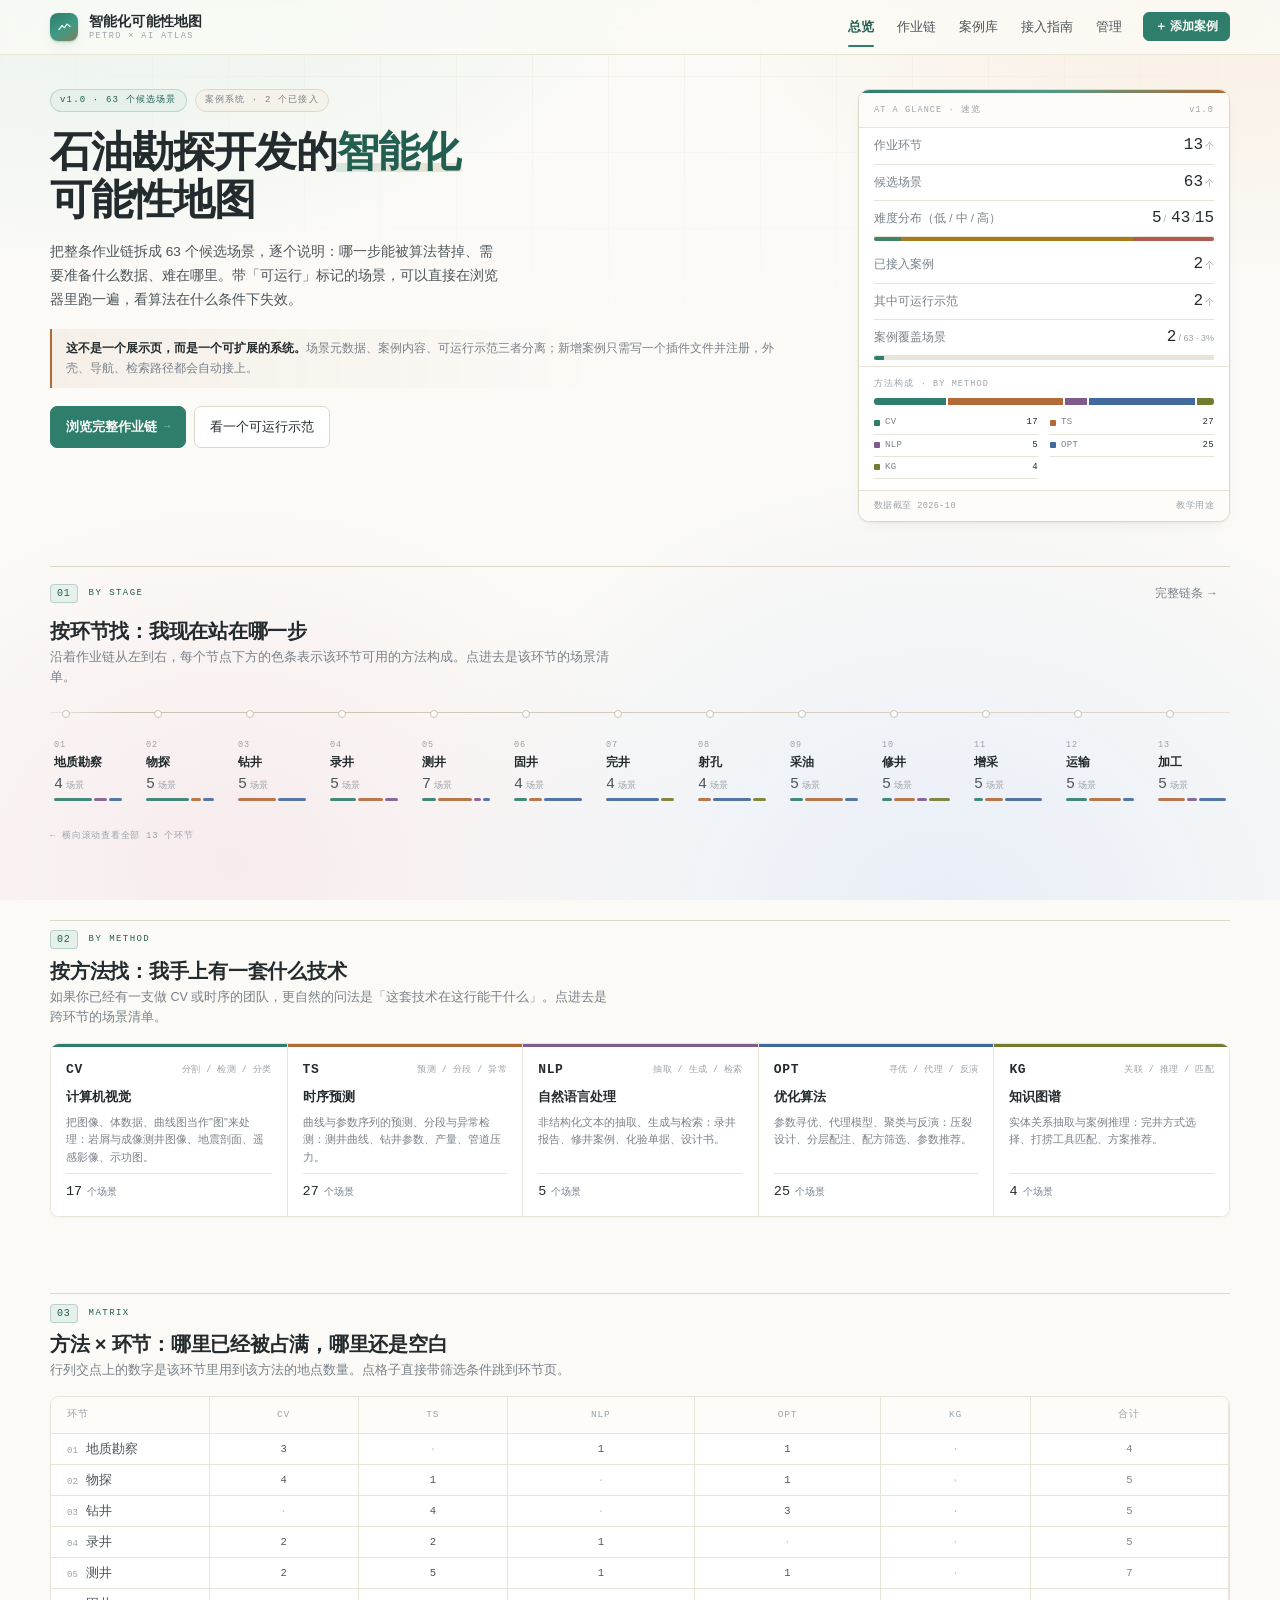
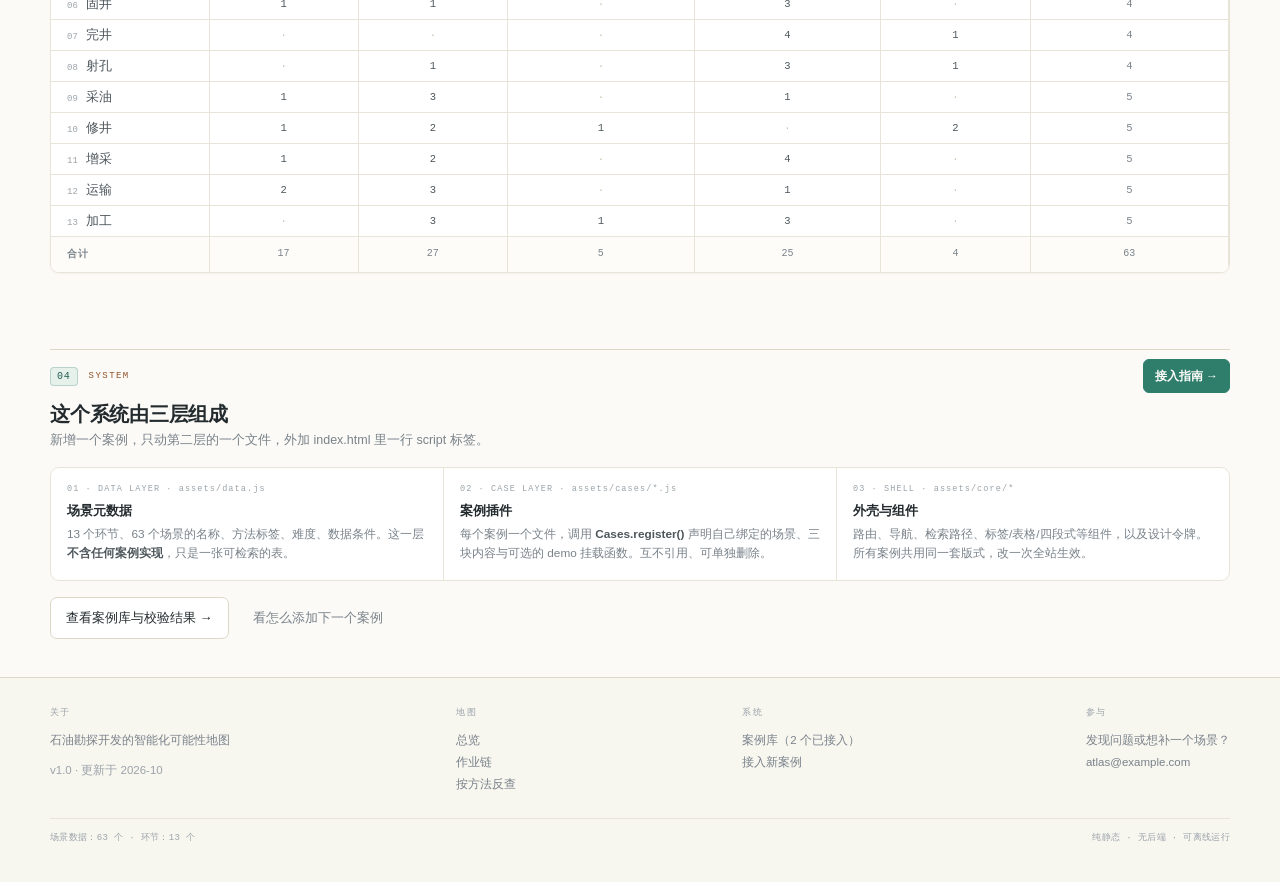
==== index.html @ 3a5d4cb3 "站点迁到仓库根目录，可直接 GitHub Pages 从 /(root) 部署 - 整站从 site/ 上移到仓库根：index.html、assets/、docs/、firstbreak-pick-" ====
<!DOCTYPE html>
<html lang="zh-CN">
<head>
<meta charset="UTF-8">
<meta name="viewport" content="width=device-width, initial-scale=1">
<title>石油勘探开发的智能化可能性地图</title>
<meta name="description" content="按石油作业链条逐环节展示可被深度学习改造的候选场景，标注 AI 介入点、数据条件与难度等级；带可运行的案例示范。">

<link rel="stylesheet" href="assets/core/tokens.css?v=20261022i">
<link rel="stylesheet" href="assets/core/layout.css?v=20261022i">
<link rel="stylesheet" href="assets/core/ui.css?v=20261022i">
</head>
<body>

<div id="view">
  <main class="wrap" style="padding:120px 0">
    <div class="empty"><b>正在加载</b>如果这行字一直不消失，说明脚本没有正确执行，
    请检查浏览器控制台。</div>
  </main>
</div>

<noscript>
  <div class="wrap" style="padding:80px 0">
    <div class="empty"><b>需要启用 JavaScript</b>本站是纯前端渲染的，所有页面由本地脚本生成。</div>
  </div>
</noscript>

<!-- =========================================================
     脚本加载顺序（改这里之前先读 docs/如何添加新案例.md）
     1. data.js         场景元数据
     2. registry.js     案例注册表
     3. kit.js          渲染工具箱
     4. cases/*         案例插件 —— 新增案例加在这一段
     5. case-demo-host  示范宿主（整页 iframe / 模块 Shadow DOM）
     6. case-upload     案例包导入（读 localStorage，必须在 shell 前）
     7. shell.js        外壳，必须最后
     ========================================================= -->
<script src="assets/data.js?v=20261022i"></script>
<script src="assets/core/registry.js?v=20261022i"></script>
<script src="assets/core/kit.js?v=20261022i"></script>

<script src="assets/cases/welllog-layer.case.js?v=20261022i"></script>
<script src="assets/cases/welllog-layer.demo.js?v=20261022i"></script>







<!-- CASE-AUTOGEN:BEGIN -->
<script src="assets/cases/w2-reservoir-param.case.js?v=20261023"></script>
<script src="assets/cases/w2-reservoir-param.demo.js?v=20261023"></script>
<!-- CASE-AUTOGEN:END -->

<!-- ↑ 新案例加在这里：<script src="assets/cases/你的案例.case.js"></script> -->

<!-- 上传的案例包（localStorage）在这里恢复注册，必须在 shell.js 之前 -->
<script src="assets/core/case-demo-host.js?v=20261022i"></script>
<script src="assets/core/case-upload.js?v=20261022i"></script>

<script src="assets/core/admin.js?v=20261022i"></script>

<script src="assets/core/shell.js?v=20261022i"></script>

</body>
</html>
---- assets/core/tokens.css ----
/* =========================================================
   设计令牌 Design Tokens
   风格：暖白纸面 + 低饱和彩色分区
   规则：所有颜色只在这里定义，案例与组件不得写死色值
   ========================================================= */

:root{
  /* ---------- 画布 ---------- */
  --paper:      #fbfaf6;   /* 主背景，暖白 */
  --paper-2:    #f5f2ea;   /* 次级底板 */
  --paper-3:    #efece1;   /* 三级底板 */
  --card:       #ffffff;   /* 卡片 */
  --card-soft:  #fdfcf9;   /* 卡片内嵌区 */

  /* ---------- 描边 ---------- */
  --line:       #e9e4d8;
  --line-2:     #ddd7c8;
  --line-3:     #c9c2b0;

  /* ---------- 墨色（文字） ---------- */
  --ink:        #242b2e;
  --ink-2:      #4d565b;
  --ink-3:      #79828a;
  --ink-4:      #9ba3a9;
  --ink-inv:    #fdfcf9;

  /* ---------- 主强调 ---------- */
  --jade:       #2f7d6b;
  --jade-d:     #235f51;
  --jade-l:     #e6f1ec;
  --clay:       #b26a39;
  --clay-d:     #8e5229;
  --clay-l:     #f8ecdf;

  /* ---------- 五类方法色（中饱和，白底可读） ---------- */
  --c-cv:       #2f7d6b;   /* 计算机视觉 */
  --c-ts:       #b26a39;   /* 时序预测 */
  --c-nlp:      #7e5a8d;   /* 自然语言处理 */
  --c-opt:      #41699b;   /* 优化算法 */
  --c-kg:       #767a2e;   /* 知识图谱 */

  --bg-cv:      #e6f1ec;
  --bg-ts:      #f8ecdf;
  --bg-nlp:     #efe9f4;
  --bg-opt:     #e7eef9;
  --bg-kg:      #f1f1dd;

  /* ---------- 语义色 ---------- */
  --ok:         #3f8560;
  --ok-bg:      #e7f3ea;
  --warn:       #a97a1c;
  --warn-bg:    #f9efd7;
  --bad:        #b05a51;
  --bad-bg:     #f9e9e5;

  /* ---------- 圆角与阴影 ---------- */
  --r-s: 5px;
  --r-m: 9px;
  --r-l: 14px;
  --r-xl: 20px;

  --sh-1: 0 1px 2px rgba(48,44,30,.045);
  --sh-2: 0 1px 2px rgba(48,44,30,.05), 0 6px 18px -10px rgba(48,44,30,.14);
  --sh-3: 0 2px 4px rgba(48,44,30,.05), 0 14px 34px -16px rgba(48,44,30,.20);

  /* ---------- 字体 ---------- */
  --mono: 'JetBrains Mono','SFMono-Regular','Cascadia Mono',Consolas,'Liberation Mono',monospace;
  --sans: 'Inter',-apple-system,BlinkMacSystemFont,'Segoe UI Variable','Segoe UI',
          'PingFang SC','Hiragino Sans GB','Microsoft YaHei UI','Microsoft YaHei',sans-serif;

  /* ---------- 布局 ---------- */
  --nav-h: 54px;
  --maxw: 1180px;
  --sp-1: 6px;  --sp-2: 10px;  --sp-3: 14px;
  --sp-4: 20px; --sp-5: 28px;  --sp-6: 40px;
}

/* =========================================================
   Reset
   ========================================================= */
*{box-sizing:border-box;margin:0;padding:0}
html{scroll-behavior:smooth;-webkit-text-size-adjust:100%}
body{
  font-family:var(--sans);
  font-size:14px;
  line-height:1.68;
  color:var(--ink);
  background:var(--paper);
  -webkit-font-smoothing:antialiased;
  -moz-osx-font-smoothing:grayscale;
  overflow-x:hidden;
}

/* 背景：四处低饱和色晕，制造“纸面有光”的感觉，不做暗色 */
body::before{
  content:'';
  position:fixed;inset:0;z-index:-2;
  background:
    radial-gradient(1000px 620px at 6% -12%,  #e5f1eb 0%, rgba(229,241,235,0) 62%),
    radial-gradient(880px 560px at 96% -6%,   #f9ecdf 0%, rgba(249,236,223,0) 60%),
    radial-gradient(900px 760px at 74% 102%,  #e8eef8 0%, rgba(232,238,248,0) 62%),
    radial-gradient(760px 620px at 18% 96%,   #f7ebee 0%, rgba(247,235,238,0) 60%),
    var(--paper);
}
/* 极淡网格，只在上半页可见 */
body::after{
  content:'';
  position:fixed;inset:0;z-index:-1;pointer-events:none;
  background-image:
    linear-gradient(to right, rgba(80,74,55,.055) 1px, transparent 1px),
    linear-gradient(to bottom, rgba(80,74,55,.055) 1px, transparent 1px);
  background-size:76px 76px;
  mask-image:radial-gradient(ellipse 70% 46% at 50% 0%, #000 0%, transparent 82%);
  -webkit-mask-image:radial-gradient(ellipse 70% 46% at 50% 0%, #000 0%, transparent 82%);
}

a{color:inherit;text-decoration:none}
button{font-family:inherit;font-size:inherit;color:inherit;background:none;border:none;cursor:pointer}
input,select,textarea{font-family:inherit;font-size:inherit}
img,svg{max-width:100%}
::selection{background:rgba(47,125,107,.20);color:var(--ink)}

::-webkit-scrollbar{width:11px;height:11px}
::-webkit-scrollbar-track{background:var(--paper-2)}
::-webkit-scrollbar-thumb{background:var(--line-2);border-radius:6px;border:3px solid var(--paper-2)}
::-webkit-scrollbar-thumb:hover{background:var(--line-3)}

:focus-visible{outline:2px solid var(--jade);outline-offset:2px;border-radius:3px}

/* =========================================================
   排版基元
   ========================================================= */
h1,h2,h3,h4,h5{font-weight:650;letter-spacing:-.005em;line-height:1.3;color:var(--ink)}
p{color:var(--ink-2)}
b,strong{font-weight:650;color:var(--ink)}

.wrap{width:min(var(--maxw),calc(100% - 48px));margin:0 auto}
.mono{font-family:var(--mono);font-variant-numeric:tabular-nums}

.kicker{
  font-family:var(--mono);font-size:10px;letter-spacing:.2em;text-transform:uppercase;
  color:var(--jade-d);display:inline-flex;align-items:center;gap:9px;
}
.kicker::before{content:'';width:20px;height:1.5px;background:currentColor;opacity:.55;border-radius:2px}
.kicker.plain::before{display:none}
.kicker.clay{color:var(--clay-d)}

.eyebrow{
  font-family:var(--mono);font-size:10px;letter-spacing:.18em;text-transform:uppercase;color:var(--ink-4);
}

.lede{font-size:13.5px;line-height:1.8;color:var(--ink-2)}

/* 工具类 */
.muted{color:var(--ink-3)}
.small{font-size:12px}
.nowrap{white-space:nowrap}
.hr{height:1px;background:var(--line);border:0;margin:0}
.stack{display:flex;flex-direction:column}
.row{display:flex;align-items:center}

/* 动效：轻微上浮，不做夸张动画 */
@keyframes rise{from{opacity:0;transform:translateY(8px)}to{opacity:1;transform:none}}
.rise{animation:rise .42s cubic-bezier(.2,.7,.3,1) both}
.d1{animation-delay:.03s}.d2{animation-delay:.06s}.d3{animation-delay:.09s}.d4{animation-delay:.12s}.d5{animation-delay:.15s}

@media (prefers-reduced-motion:reduce){
  *{animation:none!important;transition:none!important;scroll-behavior:auto!important}
}
---- assets/core/layout.css ----
/* =========================================================
   布局层：导航 / 页头 / 章节 / 链条 / 页脚
   ========================================================= */

/* ---------------- 顶部导航 ---------------- */
.hdr{
  position:sticky;top:0;z-index:60;
  background:rgba(251,250,246,.82);
  backdrop-filter:blur(16px) saturate(150%);
  -webkit-backdrop-filter:blur(16px) saturate(150%);
  border-bottom:1px solid var(--line);
}
.hdr-in{
  width:min(var(--maxw),calc(100% - 44px));margin:0 auto;
  height:var(--nav-h);display:flex;align-items:center;gap:24px;
}
.brand{display:flex;align-items:center;gap:11px;flex-shrink:0}
.brand-mark{
  width:28px;height:28px;border-radius:8px;
  background:linear-gradient(148deg,var(--jade) 0%, #3f9a83 55%, var(--clay) 140%);
  display:grid;place-items:center;flex-shrink:0;
  box-shadow:0 1px 2px rgba(47,125,107,.28), 0 6px 14px -8px rgba(47,125,107,.5);
}
.brand-mark svg{display:block}
.brand-txt{display:flex;flex-direction:column;line-height:1.15}
.brand-txt b{font-size:14px;font-weight:650;letter-spacing:.01em;color:var(--ink)}
.brand-txt span{
  font-family:var(--mono);font-size:8.5px;letter-spacing:.17em;color:var(--ink-4);
  text-transform:uppercase;margin-top:3px;
}

.nav{display:flex;align-items:center;gap:1px;margin-left:auto}
.nav a{
  position:relative;padding:7px 11px;border-radius:6px;font-size:13px;color:var(--ink-2);
  transition:color .16s,background .16s;white-space:nowrap;
}
.nav a:hover{color:var(--ink);background:rgba(47,125,107,.07)}
.nav a.on{color:var(--jade-d);font-weight:600}
.nav a.on::after{
  content:'';position:absolute;left:11px;right:11px;bottom:-2px;height:2px;
  background:var(--jade);border-radius:2px;
}
.nav .nav-sep{width:1px;height:16px;background:var(--line-2);margin:0 8px}

/* ---------------- 章节 ---------------- */
.section{padding:38px 0}
.section.tight{padding:26px 0}
.section + .section{border-top:0}
/* 章节头：标高尺 + 编号徽标 + 全宽标题，像技术文档的章节分隔 */
.sec-head{border-top:1px solid var(--line-2);padding-top:9px;margin-bottom:16px}
.sec-rail{display:flex;align-items:center;gap:11px;margin-bottom:8px;min-height:20px}
.sec-num{
  font-family:var(--mono);font-size:10px;letter-spacing:.08em;color:var(--jade-d);
  padding:1px 6px;border:1px solid rgba(47,125,107,.26);border-radius:4px;
  background:var(--jade-l);line-height:1.5;
}
.sec-rail .kicker::before{display:none}
.sec-rail .kicker{font-size:9px;letter-spacing:.16em}
.sec-rail .r{margin-left:auto;display:flex;align-items:center;gap:8px}
.sec-head h2{font-size:clamp(17px,1.75vw,20px);letter-spacing:-.012em}
.sec-head p{color:var(--ink-3);font-size:12.5px;max-width:82ch;margin-top:3px;line-height:1.62}

/* ---------------- HERO ---------------- */
.hero{padding:34px 0 0;position:relative}
.hero-grid{
  display:grid;grid-template-columns:minmax(0,1fr) 372px;
  gap:52px;align-items:start;padding-bottom:6px;
}
.hero-main{min-width:0}
.hero-top{display:flex;align-items:center;gap:8px;margin-bottom:16px;flex-wrap:wrap}
.hero-badge{
  font-family:var(--mono);font-size:9px;letter-spacing:.13em;color:var(--jade-d);
  background:var(--jade-l);border:1px solid rgba(47,125,107,.22);
  padding:3px 9px;border-radius:100px;
}
.hero-badge.alt{background:var(--paper-2);border-color:var(--line-2);color:var(--ink-3)}

.hero h1{
  font-size:clamp(28px,3.3vw,42px);
  line-height:1.14;font-weight:680;letter-spacing:-.024em;
  max-width:20ch;
}
.hero h1 em{
  font-style:normal;position:relative;white-space:nowrap;
  color:var(--jade-d);
}
.hero h1 em::after{
  content:'';position:absolute;left:-2px;right:-2px;bottom:.08em;height:.2em;
  background:linear-gradient(90deg, rgba(47,125,107,.16), rgba(178,106,57,.16));
  border-radius:3px;z-index:-1;
}
.hero-lead{
  margin-top:16px;max-width:60ch;font-size:13.5px;
  color:var(--ink-2);line-height:1.8;
}
.hero-note{
  margin-top:16px;display:flex;gap:11px;align-items:flex-start;
  padding:10px 14px;border-left:2.5px solid var(--clay);
  background:linear-gradient(90deg, rgba(178,106,57,.07), rgba(178,106,57,0) 72%);
  border-radius:0 7px 7px 0;max-width:none;
}
.hero-note b{color:var(--ink);font-weight:650}
.hero-note p{font-size:12px;color:var(--ink-3);line-height:1.65}
.hero-acts{display:flex;gap:8px;margin-top:18px;flex-wrap:wrap}

/* 速览面板 */
.spec{
  border:1px solid var(--line-2);border-radius:11px;background:var(--card);
  box-shadow:var(--sh-2);overflow:hidden;position:relative;
}
.spec::before{
  content:'';position:absolute;left:0;top:0;right:0;height:3px;
  background:linear-gradient(90deg,var(--jade) 0%, #4f9a86 52%, var(--clay) 100%);
}
.spec-h{
  display:flex;align-items:center;justify-content:space-between;gap:10px;
  padding:10px 15px;border-bottom:1px solid var(--line);background:var(--card-soft);
  font-size:8.5px;letter-spacing:.13em;color:var(--ink-4);margin-top:3px;
}
.spec-body{padding:0 15px}
.spec-row{
  display:flex;align-items:baseline;justify-content:space-between;gap:12px;
  padding:8px 0;border-bottom:1px solid var(--line);
}
.spec-body:last-of-type .spec-row:last-child{border-bottom:0}
.spec-row .k{font-size:11.5px;color:var(--ink-3)}
.spec-row .v{font-family:var(--mono);font-size:16px;color:var(--ink);line-height:1;white-space:nowrap}
.spec-row .v small{font-size:9px;color:var(--ink-4);margin:0 5px 0 2px;font-family:var(--sans);letter-spacing:0}
.spec-row .v small:last-child{margin-right:0}
.spec-bar{display:flex;height:4px;margin:0 15px 6px;border-radius:2px;overflow:hidden;background:var(--line)}
.spec-bar i{display:block;height:100%}
.spec-sub{padding:9px 15px 0;border-top:1px solid var(--line);font-size:8.5px;letter-spacing:.13em;color:var(--ink-4)}
.comp{padding:7px 15px 0}
.comp-bar{display:flex;height:7px;border-radius:3px;overflow:hidden;gap:2px}
.comp-bar i{display:block;height:100%}
.comp-legend{display:grid;grid-template-columns:1fr 1fr;gap:0 12px;margin-top:7px}
.comp-legend a{
  display:flex;align-items:center;gap:5px;padding:3px 0;
  font-family:var(--mono);font-size:9px;color:var(--ink-3);letter-spacing:.04em;
  border-bottom:1px solid var(--line);transition:color .15s;
}
.comp-legend a:hover{color:var(--jade-d)}
.comp-legend i{width:6px;height:6px;border-radius:1px;display:block;flex-shrink:0}
.comp-legend b{margin-left:auto;color:var(--ink);font-weight:500}
.spec-f{
  display:flex;justify-content:space-between;gap:10px;margin-top:11px;
  padding:8px 15px;border-top:1px solid var(--line);background:var(--card-soft);
  font-family:var(--mono);font-size:8.5px;letter-spacing:.05em;color:var(--ink-4);
}

/* ---------------- 链条 ---------------- */
.chain-wrap{position:relative}
.chain-scroll{overflow-x:auto;padding:0 0 8px;margin:0 -6px}
.chain-scroll::-webkit-scrollbar{height:6px}
.chain{
  display:grid;grid-template-columns:repeat(13,minmax(80px,1fr));
  gap:4px;position:relative;padding-top:22px;min-width:1020px;
}
.chain::before{
  content:'';position:absolute;left:6px;right:6px;top:8px;height:1px;
  background:linear-gradient(90deg,rgba(47,125,107,.10),var(--line-3) 6%,var(--line-2) 94%,rgba(178,106,57,.16));
}
.step{
  position:relative;display:block;padding:11px 9px 10px;border-radius:8px;
  border:1px solid transparent;transition:background .18s,border-color .18s,box-shadow .18s,transform .18s;
}
.step::before{
  content:'';position:absolute;top:-17px;left:17px;width:6px;height:6px;border-radius:50%;
  background:var(--card);border:1.5px solid var(--line-3);transition:all .18s;
}
.step:hover{background:var(--card);border-color:var(--line);box-shadow:var(--sh-2);transform:translateY(-2px)}
.step:hover::before{background:var(--jade);border-color:var(--jade);box-shadow:0 0 0 4px rgba(47,125,107,.13)}
.step-idx{font-family:var(--mono);font-size:8.5px;color:var(--ink-4);letter-spacing:.1em}
.step-name{font-size:12px;margin-top:3px;letter-spacing:.01em;line-height:1.3;font-weight:600;color:var(--ink)}
.step-n{font-family:var(--mono);font-size:15px;color:var(--ink-2);margin-top:6px;line-height:1}
.step-n span{font-size:8.5px;color:var(--ink-4);margin-left:3px;font-family:var(--sans)}
.step-bar{display:flex;gap:2px;margin-top:6px;height:3px}
.step-bar i{flex:1;border-radius:2px;background:var(--c,var(--line-2));opacity:.9;min-width:2px}
.step-bar i.empty{background:var(--line-2);opacity:1}

.chain-hint{
  display:flex;align-items:center;gap:8px;margin-top:9px;
  font-family:var(--mono);font-size:9px;letter-spacing:.08em;color:var(--ink-4);
}

/* ---------------- 页脚 ---------------- */
.ftr{border-top:1px solid var(--line-2);padding:30px 0 36px;margin-top:0;background:rgba(245,242,234,.55)}
.ftr-in{display:flex;justify-content:space-between;gap:40px;flex-wrap:wrap}
.ftr-col h5{
  font-family:var(--mono);font-size:9px;letter-spacing:.16em;text-transform:uppercase;
  color:var(--ink-4);margin-bottom:11px;font-weight:400;
}
.ftr-col p,.ftr-col a{font-size:11.5px;color:var(--ink-3);display:block;line-height:1.9}
.ftr-col a:hover{color:var(--jade-d)}
.ftr-bot{
  margin-top:22px;padding-top:12px;border-top:1px solid var(--line);
  display:flex;justify-content:space-between;gap:20px;flex-wrap:wrap;
  font-family:var(--mono);font-size:9px;letter-spacing:.04em;color:var(--ink-4);
}

/* ---------------- 面包屑 ---------------- */
.crumb{display:flex;align-items:center;gap:7px;font-size:11px;color:var(--ink-4);padding:14px 0 0;flex-wrap:wrap}
.crumb a{color:var(--ink-3);transition:color .16s}
.crumb a:hover{color:var(--jade-d)}
.crumb .sep{color:var(--line-3)}
.crumb .cur{color:var(--ink-2)}

/* ---------------- 页头 ---------------- */
.page-head{padding:14px 0 18px}
.ph-top{display:flex;align-items:flex-start;justify-content:space-between;gap:26px;flex-wrap:wrap}
.ph-idx{font-family:var(--mono);font-size:9.5px;letter-spacing:.15em;color:var(--ink-4);margin-bottom:7px}
.ph-idx b{color:var(--jade);font-weight:500}
.page-head h1{font-size:clamp(22px,2.6vw,30px);letter-spacing:-.016em;line-height:1.2}
.page-head h1 .en{
  display:block;font-family:var(--mono);font-size:9.5px;letter-spacing:.16em;
  color:var(--ink-4);text-transform:uppercase;margin-top:7px;font-weight:400;
}
.page-head .blurb{margin-top:10px;max-width:70ch;color:var(--ink-2);font-size:12.8px;line-height:1.75}
.ph-stat{display:flex;gap:22px;flex-shrink:0;padding-top:6px}
.ph-stat div{text-align:right}
.ph-stat .n{font-family:var(--mono);font-size:20px;line-height:1;color:var(--ink)}
.ph-stat .l{font-size:10px;color:var(--ink-4);margin-top:5px;letter-spacing:.05em}

/* ---------------- 响应式 ---------------- */
@media (max-width:1080px){
  .hero-grid{grid-template-columns:minmax(0,1fr);gap:26px}
  .hero h1{max-width:none}
  .spec{max-width:520px}
}
@media (max-width:760px){
  .wrap,.hdr-in{width:calc(100% - 32px)}
  .section{padding:30px 0}
  .hero{padding:24px 0 0}
  .hero h1{max-width:none}
  .nav a:not(.nav-keep){display:none}
  .nav .nav-sep{display:none}
  .sec-head{flex-direction:column;align-items:flex-start;gap:8px}
  .ftr-in{gap:26px}
}
---- assets/core/ui.css ----
/* =========================================================
   组件层：标签 / 卡片 / 表格 / 四段式 / 流程 / 示范 / 控制台
   ========================================================= */

/* ---------------- 标签 ---------------- */
.tag{
  display:inline-flex;align-items:center;gap:6px;
  font-family:var(--mono);font-size:10.5px;letter-spacing:.05em;
  padding:3px 8px;border-radius:5px;border:1px solid var(--line-2);
  color:var(--ink-3);background:var(--card-soft);white-space:nowrap;
}
.tag .dot{width:5px;height:5px;border-radius:50%;background:currentColor;flex-shrink:0}

.mtag{
  display:inline-flex;align-items:center;gap:5px;
  font-family:var(--mono);font-size:10.5px;letter-spacing:.04em;
  padding:2px 7px;border-radius:5px;
  color:var(--mc,var(--ink-3));
  border:1px solid color-mix(in srgb, var(--mc,var(--line-3)) 26%, transparent);
  background:color-mix(in srgb, var(--mc,var(--line-3)) 8%, var(--card));
  white-space:nowrap;
}
.mtag b{font-weight:600}
.mtag[data-m="cv"]{--mc:var(--c-cv)}
.mtag[data-m="ts"]{--mc:var(--c-ts)}
.mtag[data-m="nlp"]{--mc:var(--c-nlp)}
.mtag[data-m="opt"]{--mc:var(--c-opt)}
.mtag[data-m="kg"]{--mc:var(--c-kg)}

.dtag{
  display:inline-flex;align-items:center;gap:5px;
  font-family:var(--mono);font-size:10.5px;letter-spacing:.04em;
  padding:2px 8px;border-radius:5px;border:1px solid;
}
.dtag[data-d="低"]{color:var(--ok);border-color:rgba(63,133,96,.28);background:var(--ok-bg)}
.dtag[data-d="中"]{color:var(--warn);border-color:rgba(169,122,28,.28);background:var(--warn-bg)}
.dtag[data-d="高"]{color:var(--bad);border-color:rgba(176,90,81,.28);background:var(--bad-bg)}
.dtag::before{content:'';width:4px;height:4px;border-radius:50%;background:currentColor}

.badge-ready{
  display:inline-flex;align-items:center;gap:5px;
  font-family:var(--mono);font-size:9.5px;letter-spacing:.1em;
  padding:3px 8px;border-radius:4px;font-weight:600;
  color:var(--jade-d);background:var(--jade-l);border:1px solid rgba(47,125,107,.22);
}
.badge-ready::before{content:'';width:5px;height:5px;border-radius:50%;background:var(--jade)}
.badge-draft{
  display:inline-flex;align-items:center;gap:5px;
  font-family:var(--mono);font-size:9.5px;letter-spacing:.1em;
  padding:3px 8px;border-radius:4px;
  color:var(--warn);background:var(--warn-bg);border:1px solid rgba(169,122,28,.24);
}
.badge-wip{
  font-family:var(--mono);font-size:9.5px;letter-spacing:.1em;
  padding:3px 8px;border-radius:4px;color:var(--ink-3);
  background:var(--paper-2);border:1px dashed var(--line-2);
}

/* ---------------- 按钮 ---------------- */
.btn{
  display:inline-flex;align-items:center;justify-content:center;gap:7px;
  padding:9px 15px;border-radius:7px;font-size:13px;font-weight:500;
  border:1px solid var(--line-2);color:var(--ink);
  background:var(--card);
  transition:background .16s,border-color .16s,box-shadow .16s,transform .16s;
  cursor:pointer;white-space:nowrap;
}
.btn:hover{background:var(--card-soft);border-color:var(--line-3);box-shadow:var(--sh-1)}
.btn:active{transform:translateY(1px)}
.btn.primary{background:var(--jade);border-color:var(--jade);color:var(--ink-inv);font-weight:600}
.btn.primary:hover{background:var(--jade-d);border-color:var(--jade-d);box-shadow:0 4px 12px -4px rgba(47,125,107,.45)}
.btn.clay{background:var(--clay);border-color:var(--clay);color:#fff}
.btn.clay:hover{background:var(--clay-d);border-color:var(--clay-d)}
.btn.ghost{border-color:transparent;background:transparent;color:var(--ink-3)}
.btn.ghost:hover{color:var(--ink);background:rgba(80,74,55,.06);box-shadow:none}
.btn.sm{padding:6px 11px;font-size:12px;border-radius:6px}
.btn .ar{font-family:var(--mono);font-size:10px;opacity:.55}

/* ---------------- 卡片 ---------------- */
.card{
  border:1px solid var(--line);border-radius:var(--r-m);
  background:var(--card);box-shadow:var(--sh-1);
}
.card-pad{padding:16px 18px}

/* 方法面板：五格一体式，靠细线分隔，不再用浮起的卡片 */
.methods{
  display:grid;grid-template-columns:repeat(5,1fr);
  border:1px solid var(--line);border-radius:var(--r-m);overflow:hidden;
  background:var(--card);box-shadow:var(--sh-1);
}
.mcard{
  display:flex;flex-direction:column;gap:6px;position:relative;overflow:hidden;
  padding:15px 15px 13px;border:0;border-left:1px solid var(--line);border-radius:0;
  background:var(--card);box-shadow:none;
  transition:background .16s;
}
.mcard:first-child{border-left:0}
.mcard::before{
  content:'';position:absolute;left:0;top:0;right:0;height:3px;background:var(--mc);
  opacity:1;
}
.mcard:hover{background:var(--card-soft)}
.mcard .abbr{
  font-family:var(--mono);font-size:10.5px;letter-spacing:.13em;color:var(--mc);
  display:flex;align-items:center;justify-content:space-between;
}
.mcard .abbr b{font-size:13px;font-weight:650;letter-spacing:.05em}
.mcard .abbr span{font-size:8.5px;color:var(--ink-4);letter-spacing:.05em}
.mcard .nm{font-size:13px;font-weight:650;margin-top:-1px}
.mcard .ds{font-size:11px;line-height:1.6;color:var(--ink-3);flex:1}
.mcard .cnt{
  font-family:var(--mono);font-size:10px;color:var(--ink-3);
  border-top:1px solid var(--line);padding-top:7px;display:flex;align-items:baseline;gap:5px;
}
.mcard .cnt b{font-size:13.5px;color:var(--ink);font-weight:500}
.mcard[data-m="cv"]{--mc:var(--c-cv)}
.mcard[data-m="ts"]{--mc:var(--c-ts)}
.mcard[data-m="nlp"]{--mc:var(--c-nlp)}
.mcard[data-m="opt"]{--mc:var(--c-opt)}
.mcard[data-m="kg"]{--mc:var(--c-kg)}

/* ---------------- 矩阵 ---------------- */
.matrix-wrap{overflow-x:auto;border:1px solid var(--line);border-radius:var(--r-m);background:var(--card);box-shadow:var(--sh-1)}
table.matrix{border-collapse:collapse;width:100%;min-width:680px}
table.matrix th,table.matrix td{padding:0;text-align:center;border-bottom:1px solid var(--line);border-right:1px solid var(--line)}
table.matrix thead th{
  font-family:var(--mono);font-size:9.5px;letter-spacing:.09em;text-transform:uppercase;
  color:var(--ink-4);font-weight:400;padding:10px 6px;background:var(--card-soft);
}
table.matrix thead th:first-child{text-align:left;padding-left:16px;width:158px}
table.matrix tbody th{
  text-align:left;padding-left:16px;font-weight:500;font-size:12.5px;color:var(--ink-2);
  white-space:nowrap;background:var(--card);position:sticky;left:0;z-index:2;
}
table.matrix tbody th i{font-family:var(--mono);font-size:9px;color:var(--ink-4);font-style:normal;margin-right:8px}
table.matrix td{height:30px;background:var(--card)}
table.matrix td a{
  display:flex;align-items:center;justify-content:center;height:30px;
  font-family:var(--mono);font-size:10.5px;color:var(--ink-2);transition:all .14s;
}
table.matrix td a:hover{color:#fff;background:var(--jade);font-weight:600}
table.matrix td.zero a{color:var(--line-3)}
table.matrix tfoot td,table.matrix tfoot th{
  font-family:var(--mono);font-size:10px;color:var(--ink-3);padding:9px 6px;border-bottom:0;background:var(--card-soft);
}
table.matrix tfoot th{text-align:left;padding-left:16px;font-size:9.5px;letter-spacing:.09em}

.legend{display:flex;align-items:center;gap:16px;flex-wrap:wrap;font-size:11px;color:var(--ink-3);margin-top:12px}
.legend .k{display:flex;align-items:center;gap:6px}
.legend .k i{width:10px;height:10px;border-radius:2px;display:block}

/* ---------------- 字段说明 ---------------- */
.fields{display:grid;grid-template-columns:repeat(3,1fr);gap:1px;background:var(--line);border:1px solid var(--line);border-radius:var(--r-m);overflow:hidden}
.field{background:var(--card);padding:14px 16px 16px}
.field .fx{font-family:var(--mono);font-size:8.5px;letter-spacing:.13em;color:var(--ink-4);margin-bottom:7px}
.field h4{font-size:13px;margin-bottom:5px}
.field p{font-size:11.8px;color:var(--ink-3);line-height:1.65}
.field p b{color:var(--ink-2);font-weight:600}

/* ---------------- 环节页：筛选 ---------------- */
.filters{
  display:flex;align-items:center;gap:6px;flex-wrap:wrap;
  padding:10px 0;border-bottom:1px solid var(--line);position:sticky;top:var(--nav-h);
  background:rgba(251,250,246,.92);backdrop-filter:blur(10px);z-index:20;
}
.filters .lbl{font-family:var(--mono);font-size:9.5px;letter-spacing:.13em;color:var(--ink-4);margin-right:2px}
.chip{
  font-size:12px;padding:5px 11px;border-radius:100px;border:1px solid var(--line-2);
  color:var(--ink-2);transition:all .15s;background:var(--card);white-space:nowrap;
}
.chip:hover{border-color:var(--line-3);color:var(--ink)}
.chip.on{background:var(--ink);border-color:var(--ink);color:var(--ink-inv);font-weight:500}
.chip.on[data-m]{background:var(--mc);border-color:var(--mc);color:#fff}
.chip[data-m="cv"]{--mc:var(--c-cv)}
.chip[data-m="ts"]{--mc:var(--c-ts)}
.chip[data-m="nlp"]{--mc:var(--c-nlp)}
.chip[data-m="opt"]{--mc:var(--c-opt)}
.chip[data-m="kg"]{--mc:var(--c-kg)}
.filters .count{margin-left:auto;font-family:var(--mono);font-size:10.5px;color:var(--ink-4)}
.filters .divider{width:1px;height:16px;background:var(--line-2);margin:0 5px}

/* ---------------- 场景列表 ---------------- */
.scenes{padding:4px 0 28px}
.scene-row{
  display:grid;grid-template-columns:42px 1fr auto;gap:14px;align-items:start;
  padding:13px 12px 13px 6px;border-bottom:1px solid var(--line);
  transition:background .16s,padding .16s;position:relative;
}
.scene-row::before{
  content:'';position:absolute;left:0;top:0;bottom:0;width:2.5px;background:var(--jade);
  transform:scaleY(0);transform-origin:center;transition:transform .2s;border-radius:2px;
}
.scene-row:hover{background:rgba(255,255,255,.7);padding-left:13px}
.scene-row:hover::before{transform:scaleY(.6)}
.sr-n{font-family:var(--mono);font-size:9.5px;color:var(--ink-4);padding-top:4px;letter-spacing:.07em}
.sr-name{font-size:14.5px;font-weight:650;letter-spacing:.003em;display:flex;align-items:center;gap:8px;flex-wrap:wrap}
.sr-name .arrow{color:var(--ink-4);font-size:12px;transition:transform .18s,color .18s}
.scene-row:hover .sr-name .arrow{transform:translateX(3px);color:var(--jade)}
.sr-point{font-size:12.2px;color:var(--ink-3);line-height:1.62;margin-top:4px;max-width:80ch}
.sr-meta{display:flex;align-items:center;gap:6px;margin-top:7px;flex-wrap:wrap}
.sr-right{display:flex;flex-direction:column;align-items:flex-end;gap:7px;padding-top:3px}
.scene-row.is-ext .sr-name{font-weight:600;color:var(--ink-2)}
.scene-row.is-ext .sr-point{color:var(--ink-4)}

.empty{padding:54px 0;text-align:center;color:var(--ink-3);font-size:13px}
.empty b{display:block;font-size:15px;color:var(--ink-2);margin-bottom:6px;font-weight:600}

.pager{display:flex;justify-content:space-between;gap:14px;padding:18px 0 44px;border-top:1px solid var(--line);flex-wrap:wrap}
.pager a{
  display:flex;flex-direction:column;gap:4px;padding:11px 15px;border:1px solid var(--line);
  border-radius:8px;min-width:180px;background:var(--card);transition:border-color .16s,box-shadow .16s;
}
.pager a:hover{border-color:var(--line-3);box-shadow:var(--sh-1)}
.pager .dir{font-family:var(--mono);font-size:9px;letter-spacing:.13em;color:var(--ink-4)}
.pager .nm{font-size:13.5px}
.pager a.next{text-align:right;margin-left:auto}

/* ---------------- 方法页 ---------------- */
.method-group{border-bottom:1px solid var(--line)}
.mg-head{
  display:flex;align-items:baseline;gap:12px;padding:15px 0 8px;
  position:sticky;top:var(--nav-h);background:rgba(251,250,246,.93);backdrop-filter:blur(10px);z-index:10;
}
.mg-head .idx{font-family:var(--mono);font-size:9.5px;color:var(--ink-4)}
.mg-head h3{font-size:14.5px}
.mg-head .cnt{font-family:var(--mono);font-size:9.5px;color:var(--ink-4);margin-left:auto}
.mg-list{padding-bottom:5px}
.mrow{
  display:grid;grid-template-columns:1fr auto;gap:14px;align-items:center;
  padding:10px 12px 10px 4px;border-bottom:1px solid var(--line);
  transition:background .15s,padding .15s;
}
.mrow:last-child{border-bottom:0}
.mrow:hover{background:rgba(255,255,255,.7);padding-left:11px}
.mrow .nm{font-size:13px;font-weight:600;display:flex;align-items:center;gap:7px}
.mrow .pt{font-size:11.4px;color:var(--ink-4);margin-top:2px;line-height:1.55}
.mrow .rt{display:flex;align-items:center;gap:7px}

/* ---------------- 详情页 ---------------- */
.detail-head{padding:12px 0 0}
.dh-kicker{display:flex;align-items:center;gap:8px;margin-bottom:10px;flex-wrap:wrap}
.dh-title{font-size:clamp(22px,2.8vw,32px);letter-spacing:-.018em;line-height:1.18}
.dh-sub{margin-top:10px;color:var(--ink-2);font-size:12.8px;line-height:1.75;max-width:80ch}
.dh-tags{display:flex;align-items:center;gap:7px;margin-top:11px;flex-wrap:wrap}

.tabs{
  display:flex;gap:0;margin-top:16px;border-bottom:1px solid var(--line-2);
  position:sticky;top:var(--nav-h);z-index:30;
  background:rgba(251,250,246,.94);backdrop-filter:blur(12px);
  overflow-x:auto;
}
.tab{
  padding:10px 16px;font-size:12.5px;color:var(--ink-3);border-bottom:2px solid transparent;
  transition:color .16s,border-color .16s;white-space:nowrap;display:flex;align-items:center;gap:7px;
  font-weight:500;
}
.tab:hover{color:var(--ink)}
.tab .num{font-family:var(--mono);font-size:8.5px;color:var(--ink-4);letter-spacing:.1em}
.tab.on{color:var(--jade-d);border-color:var(--jade);font-weight:600}
.tab.on .num{color:var(--jade)}

.panel{display:none;padding:4px 0 42px}
.panel.on{display:block;animation:rise .3s ease both}

/* 30 秒判断 */
.judge{
  display:grid;grid-template-columns:repeat(4,1fr);gap:1px;background:var(--line);
  border:1px solid var(--line);border-radius:var(--r-m);overflow:hidden;margin:18px 0 2px;
  box-shadow:var(--sh-1);
}
.judge .jc{background:var(--card);padding:12px 14px}
.judge .jl{font-family:var(--mono);font-size:8px;letter-spacing:.12em;color:var(--ink-4);margin-bottom:6px}
.judge .jv{font-size:13px;font-weight:650;display:flex;align-items:center;gap:6px}
.judge .jd{font-size:10.8px;color:var(--ink-3);margin-top:4px;line-height:1.55}

/* 四段式 */
.lede-block{padding:18px 0 2px}
.lede-block p{margin-top:8px;font-size:13.2px;line-height:1.82;color:var(--ink-2);max-width:88ch}
.sec4{display:grid;grid-template-columns:64px 1fr;gap:18px;padding:22px 0;border-top:1px solid var(--line)}
.sec4:first-of-type{border-top:0}
.sec4 .sn{font-family:var(--mono);font-size:10.5px;color:var(--jade);letter-spacing:.08em;padding-top:2px}
.sec4 .sn span{display:block;color:var(--ink-4);margin-top:6px;font-size:8.5px;letter-spacing:.07em}
.sec4 h3{font-size:16px;margin-bottom:8px}
.sec4 p{font-size:13px;color:var(--ink-2);line-height:1.82;max-width:86ch}
.sec4 p + p{margin-top:8px}
.sec4-body{min-width:0}

/* 图 */
.figure{
  margin:14px 0 4px;border:1px solid var(--line);border-radius:var(--r-m);
  background:var(--card);padding:12px;overflow:hidden;box-shadow:var(--sh-1);
}
.figure svg{display:block;width:100%;height:auto}
.figcap{
  display:flex;gap:8px;font-size:10.5px;color:var(--ink-4);margin-top:9px;
  padding-top:8px;border-top:1px solid var(--line);line-height:1.6;
}
.figcap b{color:var(--ink-3);font-weight:600;flex-shrink:0;font-family:var(--mono);font-size:9px;letter-spacing:.06em}

/* 数据清单 */
.checklist{border:1px solid var(--line);border-radius:var(--r-m);overflow:hidden;background:var(--card);box-shadow:var(--sh-1)}
.cl-head{
  display:flex;align-items:center;justify-content:space-between;gap:16px;
  padding:11px 15px;border-bottom:1px solid var(--line);font-size:11.5px;color:var(--ink-3);
  background:var(--card-soft);
}
.cl-prog{display:flex;align-items:center;gap:9px;font-family:var(--mono);font-size:10px}
.cl-bar{width:96px;height:3px;background:var(--line-2);border-radius:2px;overflow:hidden}
.cl-bar i{display:block;height:100%;background:var(--jade);width:0;transition:width .3s}
.cl-item{
  display:grid;grid-template-columns:22px 1fr auto;gap:11px;align-items:start;
  padding:10px 14px;border-bottom:1px solid var(--line);cursor:pointer;transition:background .15s;
}
.cl-item:last-child{border-bottom:0}
.cl-item:hover{background:var(--card-soft)}
.cl-box{
  width:16px;height:16px;border:1.5px solid var(--line-3);border-radius:4px;margin-top:3px;
  display:grid;place-items:center;transition:all .15s;flex-shrink:0;background:var(--card);
}
.cl-box svg{opacity:0;transition:opacity .15s}
.cl-item.done .cl-box{background:var(--jade);border-color:var(--jade)}
.cl-item.done .cl-box svg{opacity:1}
.cl-item.done .cl-t{color:var(--ink-3);text-decoration:line-through;text-decoration-color:var(--ink-4)}
.cl-t{font-size:12.8px;line-height:1.6;font-weight:500}
.cl-s{font-size:11.3px;color:var(--ink-4);margin-top:3px;line-height:1.6}
.cl-n{font-family:var(--mono);font-size:9px;color:var(--ink-4);letter-spacing:.05em;text-align:right;padding-top:4px;max-width:230px}

/* 难度与参考 */
.meter{display:flex;gap:4px;margin:5px 0 14px;max-width:260px}
.meter i{height:5px;flex:1;background:var(--line-2);border-radius:2px}
.meter i.on{background:var(--jade)}
.meter i.on.hi{background:var(--bad)}
.refs{display:flex;flex-wrap:wrap;gap:6px;margin-top:5px}
.ref{
  display:inline-flex;align-items:center;gap:6px;font-size:12px;padding:5px 11px;
  border:1px solid var(--line-2);border-radius:100px;color:var(--ink-2);
  transition:all .15s;background:var(--card);
}
.ref:hover{border-color:var(--jade);color:var(--jade-d);background:var(--jade-l)}
.ref .ar{font-size:9px;opacity:.5}

/* 表格 */
.dtable{width:100%;border-collapse:collapse;margin-top:13px;font-size:12.3px}
.dtable th{
  text-align:left;font-family:var(--mono);font-size:9px;letter-spacing:.09em;color:var(--ink-4);
  font-weight:400;padding:7px 12px 7px 0;border-bottom:1px solid var(--line-2);
}
.dtable td{padding:9px 12px 9px 0;border-bottom:1px solid var(--line);color:var(--ink-2);vertical-align:top;line-height:1.65}
.dtable td:first-child{color:var(--ink);white-space:nowrap;padding-right:16px;font-weight:500}
.dtable tr:last-child td{border-bottom:0}

/* 相关场景 */
.related{margin-top:4px;border-top:1px solid var(--line);padding-top:22px}
.rel-grid{display:grid;grid-template-columns:1fr 1fr;gap:1px;background:var(--line);border:1px solid var(--line);border-radius:var(--r-m);overflow:hidden;margin-top:11px}
.rel-col{background:var(--card);padding:13px 16px}
.rel-col h5{font-family:var(--mono);font-size:8.5px;letter-spacing:.13em;color:var(--ink-4);margin-bottom:8px;font-weight:400}
.rel-item{display:flex;align-items:center;justify-content:space-between;gap:10px;padding:6px 0;border-bottom:1px solid var(--line);font-size:12px}
.rel-item:last-child{border-bottom:0}
.rel-item:hover .nm{color:var(--jade-d)}
.rel-item .nm{transition:color .15s;font-weight:500}
.rel-item .go{font-family:var(--mono);font-size:9.5px;color:var(--ink-4)}

/* ---------------- 待接入（没有案例的场景） ---------------- */
.pending{
  margin:26px 0 0;border:1px solid var(--line);border-radius:var(--r-l);
  background:
    radial-gradient(620px 220px at 8% 0%, rgba(47,125,107,.06), transparent 72%),
    var(--card);
  padding:24px 26px;box-shadow:var(--sh-1);
}
.pending-top{display:flex;align-items:center;gap:11px;margin-bottom:11px;flex-wrap:wrap}
.pending h3{font-size:16.5px}
.pending p{font-size:12.8px;color:var(--ink-2);line-height:1.78;max-width:74ch}
.pending-actions{display:flex;gap:9px;margin-top:15px;flex-wrap:wrap}
.pending-lines{display:flex;flex-direction:column;gap:8px;margin-top:16px;max-width:480px}
.pending-line{
  height:7px;border-radius:4px;
  background:linear-gradient(90deg,var(--line-2),transparent);
  animation:pulse 2.6s ease-in-out infinite;
}
.pending-line:nth-child(2){width:84%;animation-delay:.2s}
.pending-line:nth-child(3){width:58%;animation-delay:.4s}
@keyframes pulse{0%,100%{opacity:.4}50%{opacity:.85}}

/* ---------------- 案例流程 ---------------- */
.case-lead{display:grid;grid-template-columns:1.12fr .88fr;gap:26px;align-items:start;padding:20px 0 4px}
.case-lead h3{font-size:17px;margin-bottom:8px}
.case-lead p{font-size:12.8px;color:var(--ink-2);line-height:1.8}
.case-cells{display:grid;grid-template-columns:1fr 1fr;gap:1px;background:var(--line);border:1px solid var(--line);border-radius:var(--r-m);overflow:hidden;box-shadow:var(--sh-1)}
.case-cells div{background:var(--card);padding:11px 13px}
.case-cells .l{font-family:var(--mono);font-size:8px;letter-spacing:.11em;color:var(--ink-4)}
.case-cells .v{font-size:12.8px;margin-top:4px;font-weight:500;color:var(--ink)}
.case-cells .v b{font-family:var(--mono);font-size:15px;color:var(--jade-d);font-weight:500}

.pipeline{position:relative;margin:18px 0 4px}
.pstep{display:grid;grid-template-columns:46px 1fr;gap:16px;padding:0 0 16px;position:relative}
.pstep::before{
  content:'';position:absolute;left:22px;top:42px;bottom:0;width:1px;
  background:linear-gradient(180deg,var(--line-2),var(--line));
}
.pstep:last-child::before{display:none}
.pstep .pn{
  width:46px;height:46px;border-radius:10px;border:1px solid var(--line-2);
  display:grid;place-items:center;font-family:var(--mono);font-size:11.5px;color:var(--jade-d);
  background:var(--card);position:relative;z-index:1;
  transition:border-color .18s, box-shadow .18s;box-shadow:var(--sh-1);font-weight:500;
}
.pstep:hover .pn{border-color:var(--jade);box-shadow:0 0 0 4px rgba(47,125,107,.08)}
.pstep .pc{
  border:1px solid var(--line);border-radius:var(--r-m);padding:12px 15px;
  background:var(--card);transition:border-color .18s,box-shadow .18s;box-shadow:var(--sh-1);
}
.pstep:hover .pc{border-color:var(--line-2);box-shadow:var(--sh-2)}
.pstep h4{font-size:13.5px;display:flex;align-items:center;gap:9px;flex-wrap:wrap}
.pstep h4 .role{
  font-family:var(--mono);font-size:8px;letter-spacing:.11em;color:var(--ink-4);
  border:1px solid var(--line-2);padding:1px 6px;border-radius:3px;font-weight:400;
}
.pstep .pdo{font-size:12.2px;color:var(--ink-2);line-height:1.7;margin-top:6px}
.pstep .peff{
  margin-top:9px;padding-top:8px;border-top:1px dashed var(--line);
  display:flex;align-items:flex-start;gap:8px;font-size:11.2px;color:var(--ink-3);line-height:1.6;
}
.pstep .peff .k{font-family:var(--mono);font-size:8px;letter-spacing:.09em;color:var(--ok);flex-shrink:0;padding-top:2px}

.fails{display:grid;grid-template-columns:repeat(4,1fr);gap:8px;margin-top:14px}
.fail{border:1px solid var(--line);border-radius:var(--r-m);padding:12px 13px;background:var(--card);box-shadow:var(--sh-1)}
.fail .fi{font-family:var(--mono);font-size:8.5px;letter-spacing:.1em;color:var(--bad);margin-bottom:6px}
.fail h5{font-size:12px;margin-bottom:5px}
.fail p{font-size:11px;color:var(--ink-3);line-height:1.62}

/* ---------------- 交互示范 ---------------- */
.demo{
  border:1px solid var(--line-2);border-radius:var(--r-l);overflow:hidden;
  background:var(--card);margin-top:16px;box-shadow:var(--sh-2);
}
.demo-head{
  display:flex;align-items:flex-start;justify-content:space-between;gap:18px;
  padding:14px 18px;border-bottom:1px solid var(--line);flex-wrap:wrap;background:var(--card-soft);
}
.demo-head h3{font-size:14.5px;margin-top:5px}
.demo-head p{font-size:11.4px;color:var(--ink-3);margin-top:5px;max-width:66ch;line-height:1.6}
.demo-ctl{
  display:flex;align-items:center;gap:22px;flex-wrap:wrap;
  padding:10px 18px;border-bottom:1px solid var(--line);background:rgba(245,242,234,.55);
}
.ctl{display:flex;align-items:center;gap:9px;font-size:11.5px;color:var(--ink-2)}
.ctl label{font-family:var(--mono);font-size:9px;letter-spacing:.07em;color:var(--ink-3);white-space:nowrap}
.ctl input[type=range]{
  -webkit-appearance:none;appearance:none;width:112px;height:3px;border-radius:2px;
  background:var(--line-2);outline:none;cursor:pointer;
}
.ctl input[type=range]::-webkit-slider-thumb{
  -webkit-appearance:none;appearance:none;width:13px;height:13px;border-radius:50%;
  background:var(--jade);border:2px solid var(--card);box-shadow:0 0 0 1px var(--jade);cursor:grab;
}
.ctl input[type=range]::-moz-range-thumb{
  width:11px;height:11px;border-radius:50%;background:var(--jade);border:2px solid var(--card);cursor:grab;
}
.ctl .val{font-family:var(--mono);font-size:10.5px;color:var(--jade-d);min-width:28px;text-align:right}
.ctl .tog{display:flex;align-items:center;gap:7px;cursor:pointer;font-size:11.5px;color:var(--ink-2)}
.ctl .tog i{width:30px;height:16px;border-radius:9px;background:var(--line-2);position:relative;transition:background .16s;flex-shrink:0}
.ctl .tog i::after{
  content:'';position:absolute;left:2px;top:2px;width:12px;height:12px;border-radius:50%;
  background:var(--card);box-shadow:0 1px 2px rgba(0,0,0,.18);transition:transform .16s;
}
.ctl .tog.on i{background:rgba(47,125,107,.45)}
.ctl .tog.on i::after{transform:translateX(14px);background:var(--jade-d)}

.demo-grid{display:grid;grid-template-columns:minmax(0,440px) minmax(0,1fr);gap:0}
.track-wrap{position:relative;padding:13px 13px;border-right:1px solid var(--line);background:var(--card)}
.track{position:relative}
.track svg{display:block;width:100%;height:auto}
.readout{
  position:absolute;top:24px;right:24px;font-family:var(--mono);font-size:9.5px;
  color:var(--ink-2);background:rgba(255,255,255,.92);border:1px solid var(--line-2);
  padding:5px 8px;border-radius:5px;letter-spacing:.02em;pointer-events:none;
  backdrop-filter:blur(6px);min-width:128px;text-align:center;box-shadow:var(--sh-1);
}
.track-legend{
  display:flex;flex-wrap:wrap;gap:12px;margin-top:2px;padding-top:11px;
  border-top:1px solid var(--line);font-size:10px;color:var(--ink-4);
}
.track-legend span{display:flex;align-items:center;gap:5px}
.track-legend i{width:13px;height:2px;border-radius:1px;display:block;flex-shrink:0}
.track-legend i.dash{height:0;border-top:1px dashed var(--jade);background:none!important}
.demo-side{padding:13px 16px;display:flex;flex-direction:column;gap:11px;min-width:0}
.metrics{display:grid;grid-template-columns:repeat(4,1fr);gap:1px;background:var(--line);border:1px solid var(--line);border-radius:8px;overflow:hidden}
.metric{background:var(--card);padding:10px 11px}
.metric .l{font-family:var(--mono);font-size:8px;letter-spacing:.09em;color:var(--ink-4);white-space:nowrap}
.metric .v{font-family:var(--mono);font-size:18px;margin-top:5px;line-height:1;color:var(--ink)}
.metric .v small{font-size:8.5px;color:var(--ink-4);margin-left:2px}
.metric.good .v{color:var(--ok)}
.metric.warn .v{color:var(--warn)}
.metric.bad .v{color:var(--bad)}
.verdict{font-size:11.8px;color:var(--ink-2);line-height:1.7;padding:0 1px}
.verdict b{color:var(--ink)}
.fitbox{border:1px solid var(--line);border-radius:8px;padding:11px 11px 5px;background:var(--card-soft)}
.fitbox .ft{
  font-family:var(--mono);font-size:8.5px;letter-spacing:.09em;color:var(--ink-4);
  margin-bottom:6px;display:flex;justify-content:space-between;
}
.fitbox svg{display:block;width:100%;height:auto}
.hintbox{font-size:11.3px;color:var(--ink-4);line-height:1.75;border-left:2px solid var(--line-2);padding-left:10px}
.hintbox b{color:var(--ink-3);font-weight:600}

.ltable-wrap{border-top:1px solid var(--line);overflow-x:auto}
.ltable{width:100%;border-collapse:collapse;font-size:11.5px;min-width:600px}
.ltable th{
  font-family:var(--mono);font-size:8.5px;letter-spacing:.09em;color:var(--ink-4);font-weight:400;
  text-align:right;padding:8px 14px;border-bottom:1px solid var(--line);white-space:nowrap;
  background:var(--card-soft);
}
.ltable th:first-child,.ltable td:first-child{text-align:left;padding-left:21px}
.ltable td{
  padding:7px 14px;text-align:right;border-bottom:1px solid var(--line);
  font-family:var(--mono);color:var(--ink-2);
}
.ltable tr:last-child td{border-bottom:0}
.ltable tr:hover td{background:var(--card-soft)}
.ltable .lith{font-family:var(--sans);text-align:right}
.ltable .ok{color:var(--ok)}
.ltable .miss{color:var(--bad)}
.ltable .extra{color:var(--warn)}
.swatch{display:inline-block;width:7px;height:7px;border-radius:2px;margin-right:6px;vertical-align:middle}

/* ---------------- 案例库控制台 ---------------- */
.console-bar{
  display:flex;align-items:center;gap:14px;flex-wrap:wrap;
  padding:13px 16px;border:1px solid var(--line);border-radius:var(--r-m);
  background:var(--card);box-shadow:var(--sh-1);margin-bottom:18px;
}
.console-bar .num{font-family:var(--mono);font-size:20px;color:var(--jade-d);line-height:1}
.console-bar .num small{font-size:10px;color:var(--ink-4);margin-left:2px;font-family:var(--sans)}
.console-bar .lbl{font-size:11.5px;color:var(--ink-3)}
.console-bar .sp{flex:1}

.sys-table{width:100%;border-collapse:collapse;font-size:12.3px;min-width:760px;background:var(--card)}
.sys-table th{
  font-family:var(--mono);font-size:9px;letter-spacing:.09em;color:var(--ink-4);font-weight:400;
  text-align:left;padding:9px 12px;border-bottom:1px solid var(--line-2);background:var(--card-soft);
  white-space:nowrap;
}
.sys-table td{padding:9px 12px;border-bottom:1px solid var(--line);vertical-align:middle}
.sys-table tr:last-child td{border-bottom:0}
.sys-table tr:hover td{background:var(--card-soft)}
.sys-table .id{font-family:var(--mono);font-size:11px;color:var(--ink);font-weight:500}
.sys-table .nm{font-size:12.5px;font-weight:600}
.sys-table .sc{font-family:var(--mono);font-size:10px;color:var(--ink-4)}
.ok-mark{color:var(--ok);font-family:var(--mono);font-size:11px}
.bad-mark{color:var(--bad);font-family:var(--mono);font-size:11px}
.dim-mark{color:var(--line-3);font-family:var(--mono);font-size:11px}

/* 代码块（深色，全站唯一深色元素，用于代码） */
.code{
  border-radius:var(--r-m);overflow:hidden;background:#20292a;border:1px solid #2b3839;
  margin:14px 0;box-shadow:var(--sh-2);
}
.code-top{
  display:flex;align-items:center;gap:8px;padding:8px 14px;
  border-bottom:1px solid #2f4041;background:#1a2223;
  font-family:var(--mono);font-size:9.5px;letter-spacing:.09em;color:#8fa3a0;
}
.code-top .dots{display:flex;gap:4px;margin-right:6px}
.code-top .dots i{width:6px;height:6px;border-radius:50%;background:#3d5052;display:block}
.code pre{
  margin:0;padding:14px 16px;overflow-x:auto;
  font-family:var(--mono);font-size:11.5px;line-height:1.8;color:#dfe8e4;
  tab-size:2;
}
.code .c{color:#7d938f}      /* 注释 */
.code .k{color:#e0a878}      /* 关键字 */
.code .s{color:#9fc7a8}      /* 字符串 */
.code .f{color:#88b8d8}      /* 函数名 */
.code .n{color:#c9a8d8}      /* 数字 / 属性 */

/* 指南页：步骤 */
.gsteps{counter-reset:gs;display:flex;flex-direction:column;gap:0}
.gstep{
  display:grid;grid-template-columns:44px 1fr;gap:16px;
  padding:18px 0;border-top:1px solid var(--line);
}
.gstep:first-child{border-top:0;padding-top:4px}
.gstep .gn{
  width:36px;height:36px;border-radius:9px;background:var(--jade-l);color:var(--jade-d);
  display:grid;place-items:center;font-family:var(--mono);font-size:13px;font-weight:600;
  border:1px solid rgba(47,125,107,.2);
}
.gstep h3{font-size:14.5px;margin-bottom:6px}
.gstep p{font-size:12.6px;color:var(--ink-2);line-height:1.78}
.gstep p + p{margin-top:7px}

/* 字段契约表 */
.contract{width:100%;border-collapse:collapse;font-size:12px;background:var(--card)}
.contract th{
  font-family:var(--mono);font-size:9px;letter-spacing:.08em;color:var(--ink-4);font-weight:400;
  text-align:left;padding:8px 10px;border-bottom:1px solid var(--line-2);background:var(--card-soft);
}
.contract td{padding:9px 10px;border-bottom:1px solid var(--line);color:var(--ink-2);vertical-align:top;line-height:1.6}
.contract tr:last-child td{border-bottom:0}
.contract td:first-child{font-family:var(--mono);font-size:11px;color:var(--jade-d);white-space:nowrap;font-weight:500}
.contract .req{
  font-family:var(--mono);font-size:8.5px;padding:1px 5px;border-radius:3px;
  background:var(--bad-bg);color:var(--bad);border:1px solid rgba(176,90,81,.2);
}
.contract .opt{
  font-family:var(--mono);font-size:8.5px;padding:1px 5px;border-radius:3px;
  background:var(--paper-2);color:var(--ink-4);border:1px solid var(--line-2);
}

/* 文件树 */
.tree{
  font-family:var(--mono);font-size:11.5px;line-height:2;color:var(--ink-2);
  background:var(--card);border:1px solid var(--line);border-radius:var(--r-m);
  padding:16px 18px;overflow-x:auto;
}
.tree .dir{color:var(--jade-d);font-weight:500}
.tree .new{color:var(--clay-d);font-weight:600}
.tree .cm{color:var(--ink-4)}
.tree b{color:var(--ink)}

/* 提示条 */
.callout{
  display:flex;gap:11px;padding:13px 15px;border-radius:var(--r-m);
  font-size:12.5px;line-height:1.75;margin:14px 0;
  border:1px solid rgba(47,125,107,.18);background:var(--jade-l);color:var(--jade-d);
}
.callout.warn{border-color:rgba(169,122,28,.22);background:var(--warn-bg);color:#7d5a12}
.callout .ci{font-family:var(--mono);font-size:9px;letter-spacing:.1em;flex-shrink:0;padding-top:3px;opacity:.75}
.callout b{color:inherit}

/* ---------------- 响应式 ---------------- */
@media (max-width:1080px){
  .methods{grid-template-columns:repeat(3,1fr)}
  .mcard{border-top:1px solid var(--line)}
  .mcard:nth-child(-n+3){border-top:0}
  .mcard:nth-child(3n+1){border-left:0}
  .fails{grid-template-columns:1fr 1fr}
  .fields{grid-template-columns:1fr}
  .demo-grid{grid-template-columns:1fr}
  .track-wrap{border-right:0;border-bottom:1px solid var(--line)}
  .case-lead{grid-template-columns:1fr}
  .judge{grid-template-columns:1fr 1fr}
}
@media (max-width:760px){
  .methods{grid-template-columns:1fr 1fr}
  .mcard:nth-child(-n+3){border-top:1px solid var(--line)}
  .mcard:nth-child(-n+2){border-top:0}
  .mcard:nth-child(3n+1){border-left:1px solid var(--line)}
  .mcard:nth-child(2n+1){border-left:0}
  .scene-row{grid-template-columns:1fr;gap:6px;padding:16px 6px}
  .sr-n{display:none}
  .sr-right{flex-direction:row;align-items:center;padding-top:0}
  .sec4{grid-template-columns:1fr;gap:10px}
  .sec4 .sn{display:flex;align-items:center;gap:9px;padding-top:0}
  .sec4 .sn span{margin-top:0}
  .rel-grid{grid-template-columns:1fr}
  .fails{grid-template-columns:1fr}
  .metrics{grid-template-columns:1fr 1fr}
  .judge{grid-template-columns:1fr}
  .pstep{grid-template-columns:38px 1fr;gap:13px}
  .pstep .pn{width:38px;height:38px;font-size:10.5px;border-radius:9px}
  .pstep::before{left:18px;top:34px}
  .gstep{grid-template-columns:1fr;gap:10px}
}

/* =========================================================
   案例包导入：弹窗 / 上传区 / 校验结果 / 提示条
   ========================================================= */
html.mdl-open{overflow:hidden}

.mdl{position:fixed;inset:0;z-index:200;display:flex;align-items:center;justify-content:center;padding:24px}
.mdl[hidden]{display:none}
.mdl-bg{position:absolute;inset:0;background:rgba(36,43,46,.42);backdrop-filter:blur(3px)}
.mdl-p{
  position:relative;width:min(980px,100%);max-height:calc(100vh - 48px);
  background:var(--card);border:1px solid var(--line-2);border-radius:14px;
  box-shadow:0 24px 70px -24px rgba(30,36,38,.42),0 2px 6px rgba(30,36,38,.10);
  display:flex;flex-direction:column;overflow:hidden;
  animation:mdlIn .22s cubic-bezier(.2,.7,.3,1) both;
}
@keyframes mdlIn{from{opacity:0;transform:translateY(10px) scale(.99)}to{opacity:1;transform:none}}

.mdl-h{display:flex;align-items:flex-start;justify-content:space-between;gap:20px;padding:16px 20px 14px;border-bottom:1px solid var(--line)}
.mdl-h h3{font-size:17px;margin-top:4px;letter-spacing:-.01em}
.mdl-x{width:28px;height:28px;border-radius:6px;color:var(--ink-4);font-size:13px;display:grid;place-items:center;transition:background .15s,color .15s}
.mdl-x:hover{background:var(--paper-2);color:var(--ink)}

.mdl-b{padding:16px 20px 18px;overflow-y:auto}

/* 三步说明 */
.imp-flow{list-style:none;display:grid;grid-template-columns:repeat(3,1fr);gap:1px;background:var(--line);border:1px solid var(--line);border-radius:8px;overflow:hidden;margin-bottom:16px}
.imp-flow li{background:var(--card-soft);display:flex;align-items:center;gap:9px;padding:9px 12px;font-size:11.5px;color:var(--ink-2)}
.imp-flow b{font-family:var(--mono);font-size:9.5px;color:var(--jade-d);background:var(--jade-l);border:1px solid rgba(47,125,107,.2);border-radius:3px;padding:1px 5px;font-weight:600}

.imp-grid{display:grid;grid-template-columns:minmax(0,1fr) 330px;gap:20px;align-items:start}
.imp-l{min-width:0}

/* 上传区 */
.imp-drop{
  display:flex;flex-direction:column;align-items:center;justify-content:center;gap:4px;
  border:1.5px dashed var(--line-3);border-radius:10px;background:var(--card-soft);
  padding:22px 16px;cursor:pointer;transition:border-color .16s,background .16s;
  text-align:center;
}
.imp-drop:hover,.imp-drop.on{border-color:var(--jade);background:var(--jade-l)}
.imp-ic{width:26px;height:26px;border-radius:50%;background:var(--jade-l);border:1px solid rgba(47,125,107,.25);color:var(--jade-d);display:grid;place-items:center;font-size:13px;margin-bottom:4px}
.imp-drop.on .imp-ic{background:var(--jade);color:#fff}
.imp-drop b{font-size:12.5px;color:var(--ink);font-weight:600}
.imp-sub{font-size:10.5px;color:var(--ink-4)}

.imp-file{
  display:flex;align-items:center;gap:10px;margin-top:9px;
  border:1px solid var(--line);border-radius:8px;padding:8px 11px;background:var(--card);
}
.imp-fn{font-size:11.5px;color:var(--ink);font-weight:500;overflow:hidden;text-overflow:ellipsis;white-space:nowrap}
.imp-fm{font-size:9.5px;color:var(--ink-4);margin-left:auto;white-space:nowrap}
.imp-fx{font-size:10px;color:var(--ink-4);width:18px;height:18px;border-radius:4px;display:grid;place-items:center;flex-shrink:0}
.imp-fx:hover{background:var(--bad-bg);color:var(--bad)}

.imp-tpl{display:flex;gap:7px;margin:10px 0 14px;flex-wrap:wrap}

/* 表单 */
.imp-form{display:grid;gap:10px}
.imp-f{display:flex;flex-direction:column;gap:4px}
.imp-f > span{font-size:11px;color:var(--ink-3);letter-spacing:.02em}
.imp-f > span i{color:var(--bad);font-style:normal}
.imp-f input,.imp-f select{
  height:33px;border:1px solid var(--line-2);border-radius:7px;background:var(--card);
  padding:0 10px;font-size:12.5px;color:var(--ink);width:100%;
  transition:border-color .15s,box-shadow .15s;
}
.imp-f input:focus,.imp-f select:focus{outline:none;border-color:var(--jade);box-shadow:0 0 0 3px rgba(47,125,107,.12)}
.imp-f input::placeholder{color:var(--ink-4)}
.imp-f em{font-size:10px;color:var(--ink-4);font-style:normal}
.imp-f2{display:grid;grid-template-columns:1fr 1fr;gap:10px}

/* 校验结果 */
.imp-r{border:1px solid var(--line);border-radius:9px;overflow:hidden;background:var(--card-soft)}
.imp-rh{
  display:flex;align-items:center;justify-content:space-between;gap:10px;
  padding:9px 12px;border-bottom:1px solid var(--line);background:var(--card);
  font-size:10px;letter-spacing:.12em;color:var(--ink-4);text-transform:uppercase;
}
.imp-rh .mono{letter-spacing:0;text-transform:none;font-size:10px;color:var(--ink-4)}
.imp-rh .is-err{color:var(--bad)}
.imp-rh .is-warn{color:var(--warn)}
.imp-rh .is-ok{color:var(--ok)}
.imp-res{max-height:400px;overflow-y:auto;padding:4px 0}
.imp-empty{padding:16px 13px;font-size:11px;color:var(--ink-4);line-height:1.8}
.imp-item{
  display:grid;grid-template-columns:18px 1fr;gap:8px;
  padding:7px 12px;border-bottom:1px solid var(--line);
}
.imp-item:last-child{border-bottom:0}
.imp-i{font-family:var(--mono);font-size:10.5px;line-height:1.6;text-align:center}
.imp-item[data-lv="ok"] .imp-i{color:var(--ok)}
.imp-item[data-lv="warn"] .imp-i{color:var(--warn)}
.imp-item[data-lv="error"] .imp-i{color:var(--bad)}
.imp-m{font-size:11.5px;color:var(--ink-2);line-height:1.55}
.imp-item[data-lv="error"] .imp-m{color:var(--bad);font-weight:500}
.imp-h{font-size:10.5px;color:var(--ink-4);line-height:1.6;margin-top:2px}

/* 底部 */
.mdl-f{
  display:flex;align-items:center;gap:9px;padding:12px 20px;
  border-top:1px solid var(--line);background:var(--card-soft);flex-wrap:wrap;
}
.imp-tip{font-size:11px;color:var(--ink-4)}
.imp-tip.is-err{color:var(--bad)}
.imp-tip.is-ok{color:var(--ok)}

/* 成功提示 */
.toast{
  position:fixed;left:50%;bottom:28px;transform:translate(-50%,20px);z-index:220;
  display:flex;align-items:flex-start;gap:10px;padding:11px 16px;
  background:var(--ink);color:var(--ink-inv);border-radius:9px;
  box-shadow:0 14px 34px -14px rgba(30,36,38,.5);
  opacity:0;pointer-events:none;transition:opacity .22s,transform .22s;
}
.toast.on{opacity:1;transform:translate(-50%,0)}
.toast-ic{
  width:17px;height:17px;border-radius:50%;background:rgba(255,255,255,.16);
  display:grid;place-items:center;font-size:10px;flex-shrink:0;margin-top:1px;
}
.toast b{display:block;font-size:12.5px;font-weight:600}
.toast span{display:block;font-size:10.5px;opacity:.7;margin-top:2px}

/* 案例库：本地导入标记 */
.badge-local{
  display:inline-flex;align-items:center;gap:4px;margin-left:7px;
  font-family:var(--mono);font-size:8.5px;letter-spacing:.08em;
  padding:1px 5px;border-radius:3px;color:var(--clay-d);
  background:var(--clay-l);border:1px solid rgba(178,106,57,.24);
}
.link-remove{font-size:10.5px;color:var(--ink-4);margin-left:8px}
.link-remove:hover{color:var(--bad)}

@media (max-width:900px){
  .imp-grid{grid-template-columns:1fr}
  .imp-flow{grid-template-columns:1fr}
  .imp-r{order:-1}
  .mdl{padding:12px}
  .mdl-p{max-height:calc(100vh - 24px)}
}

/* 导航里的"添加案例" */
.nav-add{
  display:inline-flex;align-items:center;gap:5px;margin-left:9px;
  padding:5px 11px;border-radius:6px;font-size:12px;font-weight:600;
  color:var(--ink-inv);background:var(--jade);border:1px solid var(--jade);
  transition:background .16s,box-shadow .16s;white-space:nowrap;
}
.nav-add:hover{background:var(--jade-d);box-shadow:0 4px 12px -5px rgba(47,125,107,.5)}

/* 指南页：上传方式说明卡 */
.upcard{
  display:grid;grid-template-columns:minmax(0,1fr) minmax(0,420px);gap:0;
  border:1px solid var(--line);border-radius:var(--r-m);overflow:hidden;
  background:var(--card);box-shadow:var(--sh-1);margin-bottom:4px;
}
.upcard-l{padding:18px 20px;border-right:1px solid var(--line)}
.upcard-l h4{font-size:14px;margin-bottom:7px}
.upcard-l p{font-size:12.3px;color:var(--ink-2);line-height:1.75;margin-bottom:7px}
.upcard-l p:last-of-type{margin-bottom:0}
.upcard-l code{font-family:var(--mono);font-size:11px;background:var(--paper-2);padding:1px 4px;border-radius:3px}
.upcard-acts{display:flex;gap:8px;margin-top:14px;flex-wrap:wrap}
.upcard-note{
  margin-top:11px;padding-top:9px;border-top:1px dashed var(--line);
  font-size:10.5px;color:var(--ink-4);line-height:1.7;
}
.upcard-r{background:var(--card-soft);padding:6px 0;overflow-x:auto}
.upcard-r table{width:100%}

@media (max-width:900px){
  .upcard{grid-template-columns:1fr}
  .upcard-l{border-right:0;border-bottom:1px solid var(--line)}
}

/* =========================================================
   案例包（多文件）导入：文件夹上传 / 文件清单 / 沙箱预览
   ========================================================= */
#import-modal .mdl-p{width:min(1080px,100%)}
#import-preview .mdl-p{width:min(1180px,100%)}

.imp-choose{display:flex;gap:7px;margin-top:9px}
.imp-choose .btn{pointer-events:auto}

/* 文件清单 */
.imp-pack{border:1px solid var(--line);border-radius:9px;background:var(--card);margin-top:10px;overflow:hidden}
.imp-pack-h{
  display:flex;align-items:center;gap:8px;padding:8px 10px;
  border-bottom:1px solid var(--line);background:var(--card-soft);
  font-family:var(--mono);font-size:10px;color:var(--ink-3);letter-spacing:.02em;
}
.imp-mode{
  font-family:var(--mono);font-size:9px;letter-spacing:.08em;padding:1px 6px;border-radius:3px;
  background:var(--paper-2);border:1px solid var(--line-2);color:var(--ink-3);
}
.imp-mode[data-mode="page"]{background:var(--bg-cv);border-color:rgba(47,125,107,.24);color:var(--jade-d)}
.imp-mode[data-mode="module"]{background:var(--bg-opt);border-color:rgba(65,105,155,.24);color:#3a5f8c}
.imp-mode[data-mode="builtin"]{background:var(--clay-l);border-color:rgba(178,106,57,.24);color:var(--clay-d)}

.imp-try{
  font-size:10.5px;color:var(--jade-d);border:1px solid rgba(47,125,107,.28);
  background:var(--jade-l);border-radius:5px;padding:2px 8px;transition:filter .15s;
}
.imp-try:hover{filter:brightness(.97)}
.imp-try:disabled{opacity:.4;cursor:not-allowed}

.imp-list{max-height:186px;overflow-y:auto}
.imp-row{
  display:grid;grid-template-columns:48px minmax(0,1fr) 60px 20px;gap:8px;align-items:center;
  padding:5px 10px;border-bottom:1px solid var(--line);font-size:11px;
}
.imp-row:last-child{border-bottom:0}
.imp-row:hover{background:rgba(255,255,255,.7)}
.imp-role{
  font-family:var(--mono);font-size:8.5px;letter-spacing:.06em;text-align:center;
  padding:1px 0;border-radius:3px;background:var(--paper-2);color:var(--ink-3);
  border:1px solid var(--line);
}
.imp-row[data-role="manifest"] .imp-role{background:var(--jade-l);color:var(--jade-d);border-color:rgba(47,125,107,.24)}
.imp-row[data-role="page"] .imp-role{background:var(--bg-opt);color:#3a5f8c;border-color:rgba(65,105,155,.22)}
.imp-row[data-role="js"] .imp-role{background:var(--clay-l);color:var(--clay-d);border-color:rgba(178,106,57,.22)}
.imp-row[data-role="css"] .imp-role{background:var(--bg-nlp);color:#6d4d7c;border-color:rgba(126,90,141,.22)}
.imp-name{font-family:var(--mono);font-size:10.5px;color:var(--ink-2);overflow:hidden;text-overflow:ellipsis;white-space:nowrap}
.imp-size{font-family:var(--mono);font-size:9.5px;color:var(--ink-4);text-align:right}

/* 沙箱预览里的 iframe */
.pv-body{padding:0;background:var(--paper-2)}
.cd-iframe{
  display:block;width:100%;border:0;background:#fff;
  min-height:320px;
}

@media (max-width:900px){
  .imp-choose{flex-direction:column}
  .imp-row{grid-template-columns:44px minmax(0,1fr) 52px 20px}
}

/* 案例库：已删除（隐藏）的插件案例 */
.blocked-box{
  margin-top:18px;border:1px dashed rgba(178,106,57,.4);border-radius:var(--r-m);
  background:rgba(178,106,57,.05);padding:13px 16px 14px;
}
.blocked-box .bb-h{display:flex;align-items:baseline;gap:10px;flex-wrap:wrap}
.blocked-box .bb-h b{font-size:13px}
.blocked-box .bb-sub{font-size:10.5px;color:var(--ink-4)}
.blocked-box .bb-list{display:flex;flex-wrap:wrap;gap:7px;margin-top:10px}
.blocked-box .bb-item{
  display:inline-flex;align-items:center;gap:8px;
  background:var(--card);border:1px solid var(--line);border-radius:6px;padding:4px 10px;
}
.blocked-box .bb-item .mono{font-size:11px;color:var(--ink-2)}

/* =========================================================
   管理后台 / 导入表单扩展 / 多案例切换器
   ========================================================= */
.mtag.sm{padding:1.5px 7px;font-size:10px}
.mtag.sm b{font-size:9px;margin-right:3px}

/* 导入表单：技术芯片组 */
.imp-methods{display:flex;flex-wrap:wrap;gap:6px;margin-top:6px}
.imp-mchip{display:inline-flex;align-items:center;gap:5px;padding:4px 10px;border:1px solid var(--line-2);
  border-radius:999px;font-size:11.5px;color:var(--ink-3);cursor:pointer;user-select:none;background:var(--card)}
.imp-mchip input{display:none}
.imp-mchip b{font-weight:600;color:var(--ink-2)}
.imp-mchip:hover{border-color:var(--line-3);color:var(--ink)}
.imp-mchip.on{background:var(--jade-l);border-color:rgba(47,125,107,.45);color:var(--jade-d)}
.imp-mchip.on b{color:var(--jade-d)}

/* 场景页：多案例切换器 */
.case-switch{display:flex;align-items:center;flex-wrap:wrap;gap:7px;margin:18px 0 4px;
  padding:10px 14px;border:1px solid var(--line);border-radius:10px;background:var(--card)}
.case-switch .cs-lbl{font-size:11.5px;color:var(--ink-4);margin-right:4px}

/* 管理后台 */
.adm-bar{display:flex;align-items:center;gap:10px;margin:4px 0 18px}
.adm-grid{display:grid;grid-template-columns:repeat(auto-fit,minmax(240px,1fr));gap:14px}
.adm-card{border:1px solid var(--line);border-radius:10px;background:var(--card);padding:16px 18px}
.adm-card h4{font-size:13.5px;margin-bottom:6px}
.adm-note{font-size:12px;color:var(--ink-3);background:var(--card-soft);border:1px solid var(--line);
  border-radius:8px;padding:9px 13px;margin-bottom:12px}
.adm-edit{border:1px solid var(--line-2);border-radius:10px;background:var(--card);padding:16px 18px;margin-bottom:6px}
.adm-edit h4{font-size:13.5px;margin-bottom:12px}
.adm-form .imp-f{margin-bottom:10px}
.adm-f2{display:grid;grid-template-columns:1fr 1fr;gap:10px}
.adm-f3{display:grid;grid-template-columns:1.4fr 1fr 1fr;gap:10px}
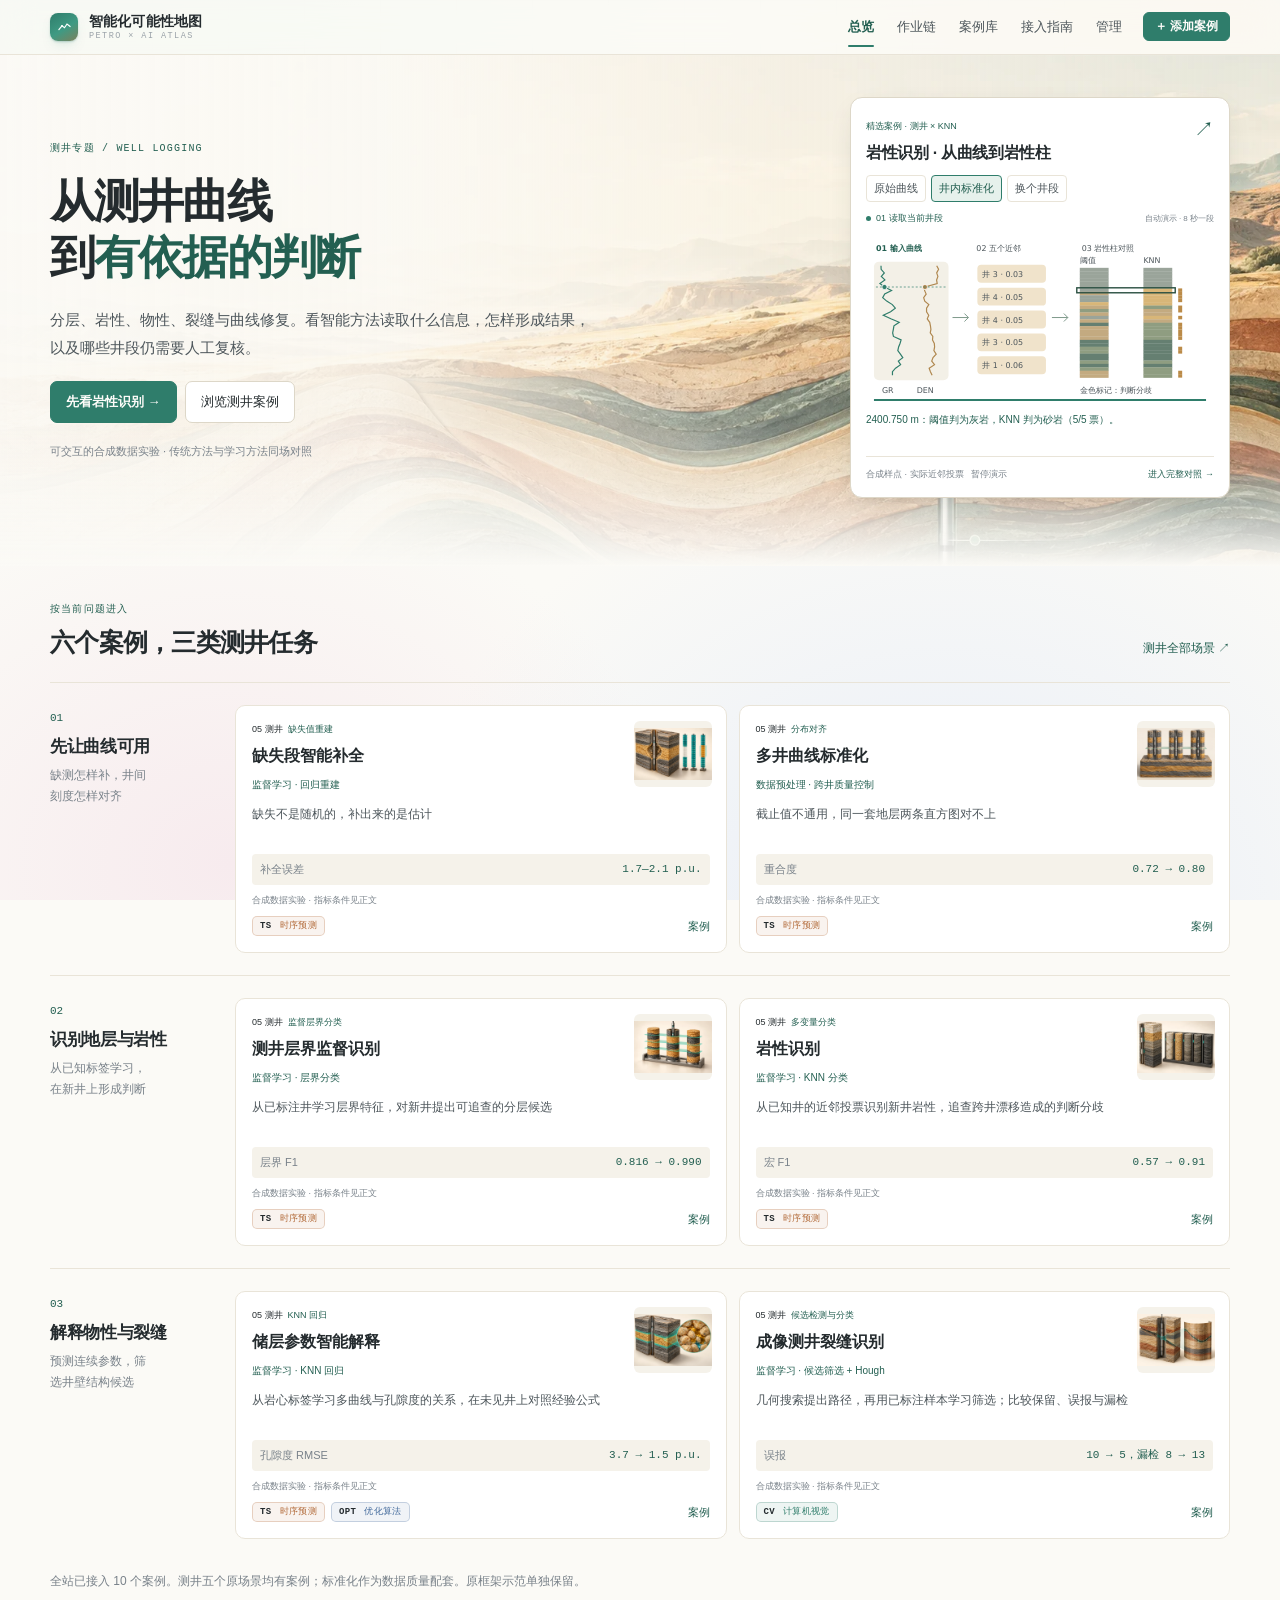
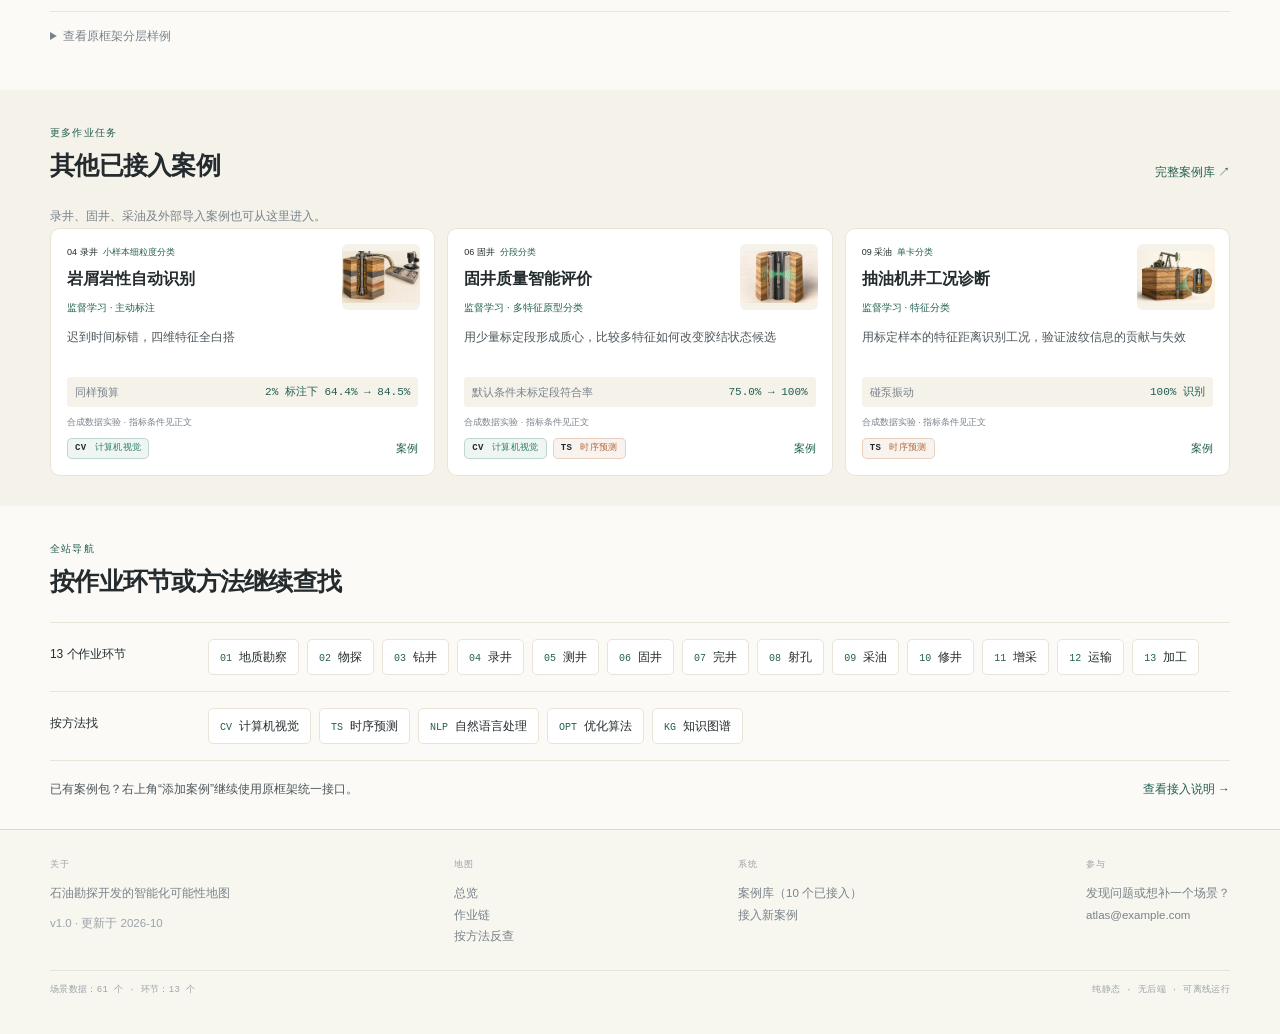
==== commit 930a1c33: "Publish well logging AI case workbench and review proposal" ====
--- a/index.html
+++ b/index.html
@@ -6,9 +6,10 @@
 <title>石油勘探开发的智能化可能性地图</title>
 <meta name="description" content="按石油作业链条逐环节展示可被深度学习改造的候选场景，标注 AI 介入点、数据条件与难度等级；带可运行的案例示范。">
 
-<link rel="stylesheet" href="assets/core/tokens.css?v=20261022i">
-<link rel="stylesheet" href="assets/core/layout.css?v=20261022i">
-<link rel="stylesheet" href="assets/core/ui.css?v=20261022i">
+<link rel="stylesheet" href="assets/core/tokens.css?v=20261102-release">
+<link rel="stylesheet" href="assets/core/layout.css?v=20261102-release">
+<link rel="stylesheet" href="assets/core/ui.css?v=20261102-release">
+<link rel="stylesheet" href="assets/core/home.css?v=20261101-motion1">
 </head>
 <body>
 
@@ -35,12 +36,33 @@
      6. case-upload     案例包导入（读 localStorage，必须在 shell 前）
      7. shell.js        外壳，必须最后
      ========================================================= -->
-<script src="assets/data.js?v=20261022i"></script>
-<script src="assets/core/registry.js?v=20261022i"></script>
-<script src="assets/core/kit.js?v=20261022i"></script>
+<script src="assets/data.js?v=20261102-release"></script>
+<script src="assets/core/registry.js?v=20261102-release"></script>
+<script src="assets/core/kit.js?v=20261102-release"></script>
 
-<script src="assets/cases/welllog-layer.case.js?v=20261022i"></script>
-<script src="assets/cases/welllog-layer.demo.js?v=20261022i"></script>
+<script src="assets/cases/welllog-layer.case.js?v=20261102-release"></script>
+<script src="assets/cases/welllog-layer.demo.js?v=20261102-release"></script>
+
+
+
+
+
+
+
+
+
+
+
+
+
+
+
+
+
+
+
+
+
 
 
 
@@ -49,19 +71,38 @@
 
 
 <!-- CASE-AUTOGEN:BEGIN -->
-<script src="assets/cases/w2-reservoir-param.case.js?v=20261023"></script>
-<script src="assets/cases/w2-reservoir-param.demo.js?v=20261023"></script>
+<script src="assets/cases/welllog-layer.visual.js?v=20261102-release"></script>
+<script src="assets/cases/c1-cement.case.js?v=20261102-release"></script>
+<script src="assets/cases/c1-cement.demo.js?v=20261102-release"></script>
+<script src="assets/cases/m1-cuttings.case.js?v=20261102-release"></script>
+<script src="assets/cases/m1-cuttings.demo.js?v=20261102-release"></script>
+<script src="assets/cases/pr1-dynamometer.case.js?v=20261102-release"></script>
+<script src="assets/cases/pr1-dynamometer.demo.js?v=20261102-release"></script>
+<script src="assets/cases/w1-boundary-learning.case.js?v=20261102-release"></script>
+<script src="assets/cases/w1-boundary-learning.demo.js?v=20261102-release"></script>
+<script src="assets/cases/w2-reservoir-param.case.js?v=20261102-release"></script>
+<script src="assets/cases/w2-reservoir-param.demo.js?v=20261102-release"></script>
+<script src="assets/cases/w3-imaging-fracture.case.js?v=20261102-release"></script>
+<script src="assets/cases/w3-imaging-fracture.demo.js?v=20261102-release"></script>
+<script src="assets/cases/w4-lithology.case.js?v=20261102-release"></script>
+<script src="assets/cases/w4-lithology.demo.js?v=20261102-release"></script>
+<script src="assets/cases/w5-completion.case.js?v=20261102-release"></script>
+<script src="assets/cases/w5-completion.demo.js?v=20261102-release"></script>
+<script src="assets/cases/w5-normalization.case.js?v=20261102-release"></script>
+<script src="assets/cases/w5-normalization.demo.js?v=20261102-release"></script>
 <!-- CASE-AUTOGEN:END -->
 
 <!-- ↑ 新案例加在这里：<script src="assets/cases/你的案例.case.js"></script> -->
 
 <!-- 上传的案例包（localStorage）在这里恢复注册，必须在 shell.js 之前 -->
-<script src="assets/core/case-demo-host.js?v=20261022i"></script>
-<script src="assets/core/case-upload.js?v=20261022i"></script>
+<script src="assets/core/case-demo-host.js?v=20261102-release"></script>
+<script src="assets/core/case-upload.js?v=20261102-release"></script>
+<script src="assets/core/case-zip.js?v=20261102d"></script>
 
-<script src="assets/core/admin.js?v=20261022i"></script>
+<script src="assets/core/admin.js?v=20261102-release"></script>
 
-<script src="assets/core/shell.js?v=20261022i"></script>
+<script src="assets/core/home-demo.js?v=20261101-motion1"></script>
+<script src="assets/core/shell.js?v=20261101-motion1"></script>
 
 </body>
 </html>
--- a/assets/core/layout.css
+++ b/assets/core/layout.css
@@ -228,6 +228,11 @@
   .spec{max-width:520px}
 }
 @media (max-width:760px){
+  :root{--nav-h:104px}
+  .hdr-in{height:auto;min-height:var(--nav-h);flex-wrap:wrap;gap:7px;padding:10px 0}
+  .nav{margin-left:0;width:100%;min-width:0;overflow-x:auto;padding-bottom:4px;flex-shrink:0}
+  .nav a,.nav-add{flex-shrink:0}
+  .nav-add{position:sticky;right:0;z-index:1;margin-left:auto}
   .wrap,.hdr-in{width:calc(100% - 32px)}
   .section{padding:30px 0}
   .hero{padding:24px 0 0}
--- a/assets/core/ui.css
+++ b/assets/core/ui.css
@@ -245,7 +245,7 @@
 .dh-tags{display:flex;align-items:center;gap:7px;margin-top:11px;flex-wrap:wrap}
 
 .tabs{
-  display:flex;gap:0;margin-top:16px;border-bottom:1px solid var(--line-2);
+  display:flex;gap:0;margin-top:16px;border-bottom:1px solid var(--line-2);max-width:100%;min-width:0;
   position:sticky;top:var(--nav-h);z-index:30;
   background:rgba(251,250,246,.94);backdrop-filter:blur(12px);
   overflow-x:auto;
--- a/assets/core/home.css
+++ b/assets/core/home.css
@@ -0,0 +1,17 @@
+/* Homepage presentation. Upload, registry and demo host retain their original code. */
+.home-page .hero{padding:42px 0 28px}.home-page .hero-grid{grid-template-columns:minmax(0,1fr) minmax(310px,380px);gap:42px;align-items:center}.home-page .hero h1{font-size:clamp(32px,3.6vw,48px);line-height:1.23;letter-spacing:-.04em;margin:14px 0 20px;max-width:15ch}.home-page .hero h1 span{color:var(--jade-d)}.home-page .hero-lead{font-size:15px;line-height:1.9;max-width:36em;margin:0}.home-eyebrow{font:10px/1.5 var(--mono);letter-spacing:.12em;color:var(--jade-d)}.home-intro-note{font-size:11px;color:var(--ink-3);margin-top:19px}.home-page .section{padding:30px 0}.home-main{scroll-margin-top:100px}.home-section-head{display:flex;justify-content:space-between;gap:18px;align-items:end;margin-bottom:24px}.home-section-head h2{font-size:25px;letter-spacing:-.03em;margin:6px 0 0}.home-section-head>a{font-size:12px;color:var(--jade-d);white-space:nowrap}.home-task{display:grid;grid-template-columns:160px minmax(0,1fr);gap:25px;padding:22px 0;border-top:1px solid var(--line)}.home-task-head>span{font:11px var(--mono);color:var(--jade-d)}.home-task-head h3{font-size:17px;letter-spacing:-.02em;margin:7px 0}.home-task-head p{font-size:12px;line-height:1.8;color:var(--ink-3);margin:0;max-width:15ch}.hw{display:grid;grid-template-columns:repeat(2,minmax(0,1fr));gap:12px}.hw-card{position:relative;min-width:0;display:flex;flex-direction:column;padding:16px;border:1px solid var(--line);border-radius:10px;background:var(--card);color:var(--ink);transition:border-color .15s,box-shadow .15s}.hw-card:hover{border-color:var(--jade);box-shadow:var(--sh-1)}.hw-model{position:absolute;top:15px;right:14px;width:78px;height:66px;overflow:hidden;border-radius:6px;background:var(--paper-2)}.hw-model img{width:100%;height:100%;object-fit:contain}.hw-model span{display:none}.hw-top,.hw-ti{padding-right:86px}.hw-top{font-size:9px;color:var(--ink-3)}.hw-st{display:flex;gap:5px;align-items:center;flex-wrap:wrap}.hw-st b{font-weight:500}.hw-st .t{color:var(--jade-d)}.hw-df{display:none}.hw-ti{font-size:16px;font-weight:650;line-height:1.6;margin:6px 0 8px;min-height:26px}.hw-sum{font-size:11.5px;line-height:1.8;color:var(--ink-2);margin:6px 0 10px;flex:1;min-height:40px}.hw-kpi{font-size:11px;line-height:1.7;background:var(--paper-2);padding:6px 8px;border-radius:4px;display:flex;gap:6px;justify-content:space-between;flex-wrap:wrap}.hw-kpi .k{color:var(--ink-3)}.hw-kpi .v{color:var(--jade-d);font-family:var(--mono)}.hw-evidence{font-size:9px;color:var(--ink-3);margin:8px 0}.hw-foot{display:flex;align-items:center;gap:6px;margin-top:auto}.hw-foot .mtag{font-size:9px}.hw-go{margin-left:auto;font-size:11px;color:var(--jade-d)}.home-count,.home-section-copy{font-size:12px;color:var(--ink-3);line-height:1.8}.home-count{margin:10px 0 18px}.home-sample{border-top:1px solid var(--line);padding:14px 0}.home-sample summary{font-size:12px;color:var(--ink-3);cursor:pointer}.home-sample .hw{margin-top:16px}.home-extensions{background:var(--paper-2)}.home-extra-grid{grid-template-columns:repeat(3,minmax(0,1fr))}.home-directory-row{display:grid;grid-template-columns:140px minmax(0,1fr);gap:18px;padding:16px 0;border-top:1px solid var(--line)}.home-directory-row h3{font-size:12px;font-weight:500;margin:8px 0}.home-directory-row nav{display:flex;gap:8px;flex-wrap:wrap}.home-directory-row a{font-size:12px;padding:7px 11px;background:var(--card);border:1px solid var(--line);border-radius:5px}.home-directory-row small,.home-directory-row b{font:10px var(--mono);color:var(--jade-d);margin-right:7px}.home-upload-note{display:flex;justify-content:space-between;align-items:center;gap:16px;border-top:1px solid var(--line);padding-top:18px;font-size:12px;color:var(--ink-3)}.home-upload-note a{color:var(--jade-d);white-space:nowrap}
+.home-case{width:100%;max-width:380px;min-width:0;border:1px solid var(--line-2);border-radius:12px;background:var(--card);box-shadow:var(--sh-1);padding:15px;justify-self:end}.home-case-head{display:flex;justify-content:space-between;align-items:center;gap:8px}.home-case-head span{font-size:9px;color:var(--jade-d)}.home-case-head h2{font-size:16px;line-height:1.6;margin:3px 0 10px;letter-spacing:-.02em}.home-case-head>a{font-size:20px;color:var(--jade-d);align-self:start}.home-case-choices{display:flex;gap:5px;flex-wrap:wrap}.home-case-choices button,.home-case-foot button{font-family:inherit;font-size:11px;line-height:1.7;border:1px solid var(--line);background:var(--card);border-radius:4px;padding:3px 7px;color:var(--ink-2);cursor:pointer}.home-case-choices button[aria-pressed=true]{color:var(--jade-d);background:var(--jade-l);border-color:var(--jade)}.home-case-viz{margin-top:10px}.home-case-viz svg{width:100%;height:auto;display:block;font-family:system-ui,sans-serif;font-size:8px;fill:var(--ink-2)}.home-case-result{font-size:10px;line-height:1.7;color:var(--jade-d);margin:9px 0 11px;min-height:34px}.home-case-foot{display:flex;align-items:center;gap:7px;border-top:1px solid var(--line);padding-top:10px;font-size:9px;flex-wrap:wrap}.home-case-foot>span{color:var(--ink-3)}.home-case-foot>a{margin-left:auto;color:var(--jade-d)}.home-case-foot button{font-size:9px;border:0;padding:0;color:var(--ink-3)}
+.home-case-playback{display:flex;align-items:center;gap:5px;font-size:9px;color:var(--jade-d);margin-top:9px;min-height:16px}.home-case-playback i{width:5px;height:5px;border-radius:50%;background:var(--jade)}.home-case-playback [data-home-mode]{margin-left:auto;color:var(--ink-3);font-size:8px}.home-case[data-phase=input] .hc-input>text:first-child,.home-case[data-phase=learn] .hc-learn>text:first-child,.home-case[data-phase=result] .hc-output>text:first-child{fill:var(--jade-d);font-weight:700}
+@keyframes hc-draw{from{stroke-dashoffset:1}to{stroke-dashoffset:0}}@keyframes hc-sample-in{from{opacity:0}to{opacity:1}}@keyframes hc-transfer{0%{opacity:0;transform:translateX(0)}20%,80%{opacity:1}100%{opacity:0;transform:translateX(14px)}}@keyframes hc-neighbor-in{from{opacity:.25;transform:translateX(-5px)}to{opacity:1;transform:translateX(0)}}@keyframes hc-vote-flight{0%{opacity:0;transform:translate(0,0)}15%,80%{opacity:1}100%{opacity:0;transform:translate(88px,var(--vote-y))}}@keyframes hc-output-in{0%,57%{opacity:.4}65%,100%{opacity:1}}@keyframes hc-current-in{0%,57%{opacity:.2}64%{opacity:1;stroke-width:2.4}76%,100%{opacity:1;stroke-width:1.4}}
+.home-case .hc-curve,.home-case .hc-timeline{stroke-dasharray:1;stroke-dashoffset:1;animation:hc-draw 1.65s ease-out both}.home-case .hc-timeline{animation-duration:8s;animation-timing-function:linear}.home-case .hc-sample{animation:hc-sample-in .35s 1.1s both}.home-case .hc-transfer{animation:hc-transfer .65s 1.45s both}.home-case .hc-neighbor{animation:hc-neighbor-in .45s ease-out both}.home-case .hc-vote{animation:hc-vote-flight .9s ease-in-out both}.home-case .hc-output{animation:hc-output-in 8s both}.home-case .hc-current{animation:hc-current-in 8s both}.home-case.paused *{animation-play-state:paused!important}
+.home-case.static-frame .hc-curve,.home-case.static-frame .hc-timeline,.home-case.static-frame .hc-sample,.home-case.static-frame .hc-neighbor,.home-case.static-frame .hc-output,.home-case.static-frame .hc-current{animation:none;stroke-dashoffset:0;opacity:1;transform:none}.home-case.static-frame .hc-vote,.home-case.static-frame .hc-transfer{display:none}
+@media(max-width:1000px){.home-task{grid-template-columns:130px minmax(0,1fr);gap:18px}.home-extra-grid{grid-template-columns:repeat(2,minmax(0,1fr))}.home-page .hero-grid{gap:25px;grid-template-columns:minmax(0,1fr) 340px}}
+@media(max-width:760px){.home-page .hero-grid{grid-template-columns:minmax(0,1fr);gap:25px}.home-page .hero{padding-top:26px}.home-page .hero h1{font-size:36px}.home-case{justify-self:start;max-width:380px}.home-task{grid-template-columns:minmax(0,1fr);gap:14px}.home-task-head p{max-width:none}.home-task-head h3{display:inline;margin-left:8px}.hw,.home-extra-grid{grid-template-columns:minmax(0,1fr)}.home-directory-row{grid-template-columns:minmax(0,1fr);gap:4px}.home-section-head h2{font-size:22px}.home-section-head{align-items:start}.home-section-head>a{font-size:10px}.home-upload-note{align-items:start;flex-direction:column;gap:0}.hw-model{width:74px;height:62px}.hw-ti{font-size:16px}.home-page .section{padding:24px 0}}
+@media(prefers-reduced-motion:reduce){.home-case svg *{animation:none!important;stroke-dashoffset:0;opacity:1;transform:none}.home-case .hc-vote,.home-case .hc-transfer{display:none}.hw-card{transition:none}}
+.hw-algorithm{font-size:10px;line-height:1.6;color:var(--jade-d);padding-right:85px;margin:0 0 5px}
+
+/* Decorative geological context; the interactive case stays on an opaque card. */
+.home-page .hero{position:relative;isolation:isolate;padding-bottom:62px;background:var(--paper)}
+.home-page .hero::before{content:'';position:absolute;inset:0;z-index:-1;pointer-events:none;background-image:linear-gradient(0deg,var(--paper) 0%,rgba(251,250,246,0) 28%),linear-gradient(90deg,rgba(251,250,246,.96) 0%,rgba(251,250,246,.86) 30%,rgba(251,250,246,.32) 61%,rgba(251,250,246,.06) 100%),url('../models/home-strata-background.webp');background-size:cover;background-position:center 52%}
+.home-page .home-case{box-shadow:0 8px 28px -12px rgba(42,65,51,.22)}
+@media(max-width:760px){.home-page .hero{padding-bottom:36px}.home-page .hero::before{background-image:linear-gradient(180deg,rgba(251,250,246,.93) 0%,rgba(251,250,246,.8) 38%,rgba(251,250,246,.18) 64%,var(--paper) 100%),url('../models/home-strata-background.webp');background-size:cover,auto 100%;background-position:center,62% center}}
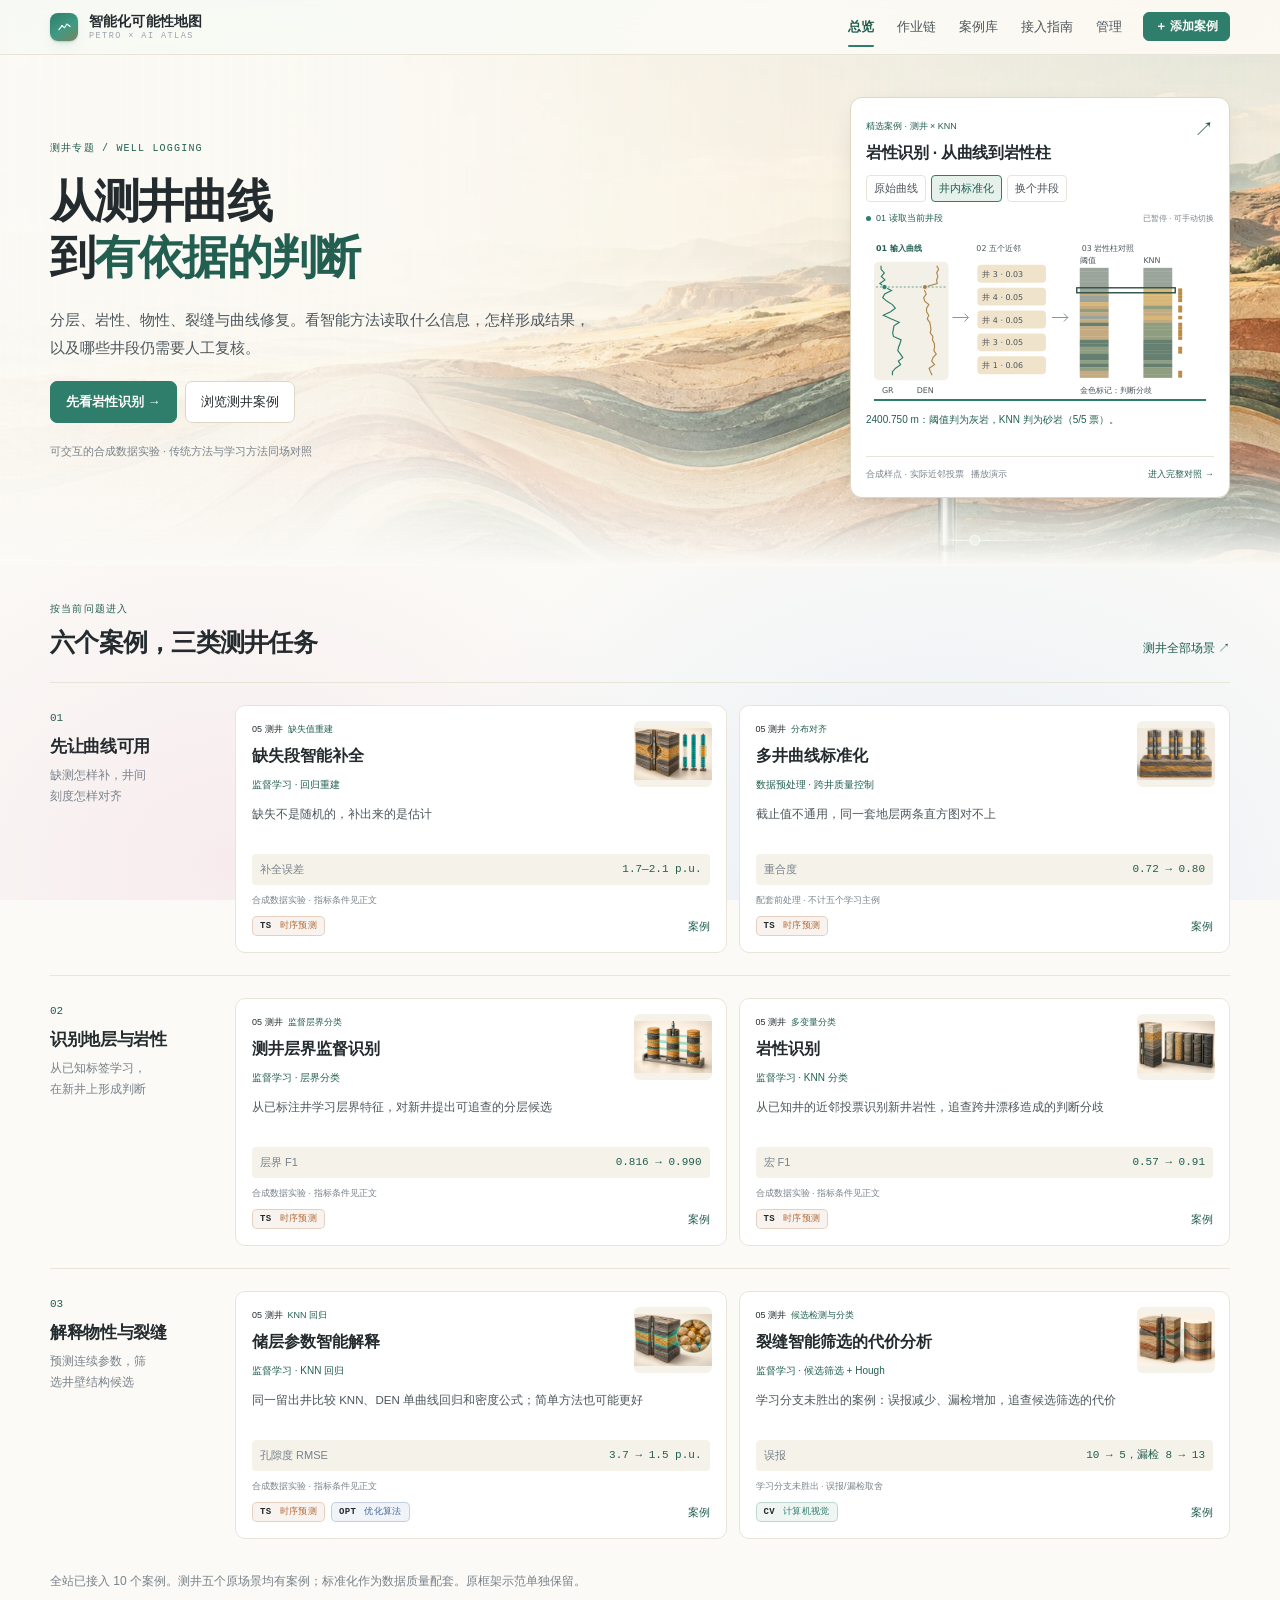
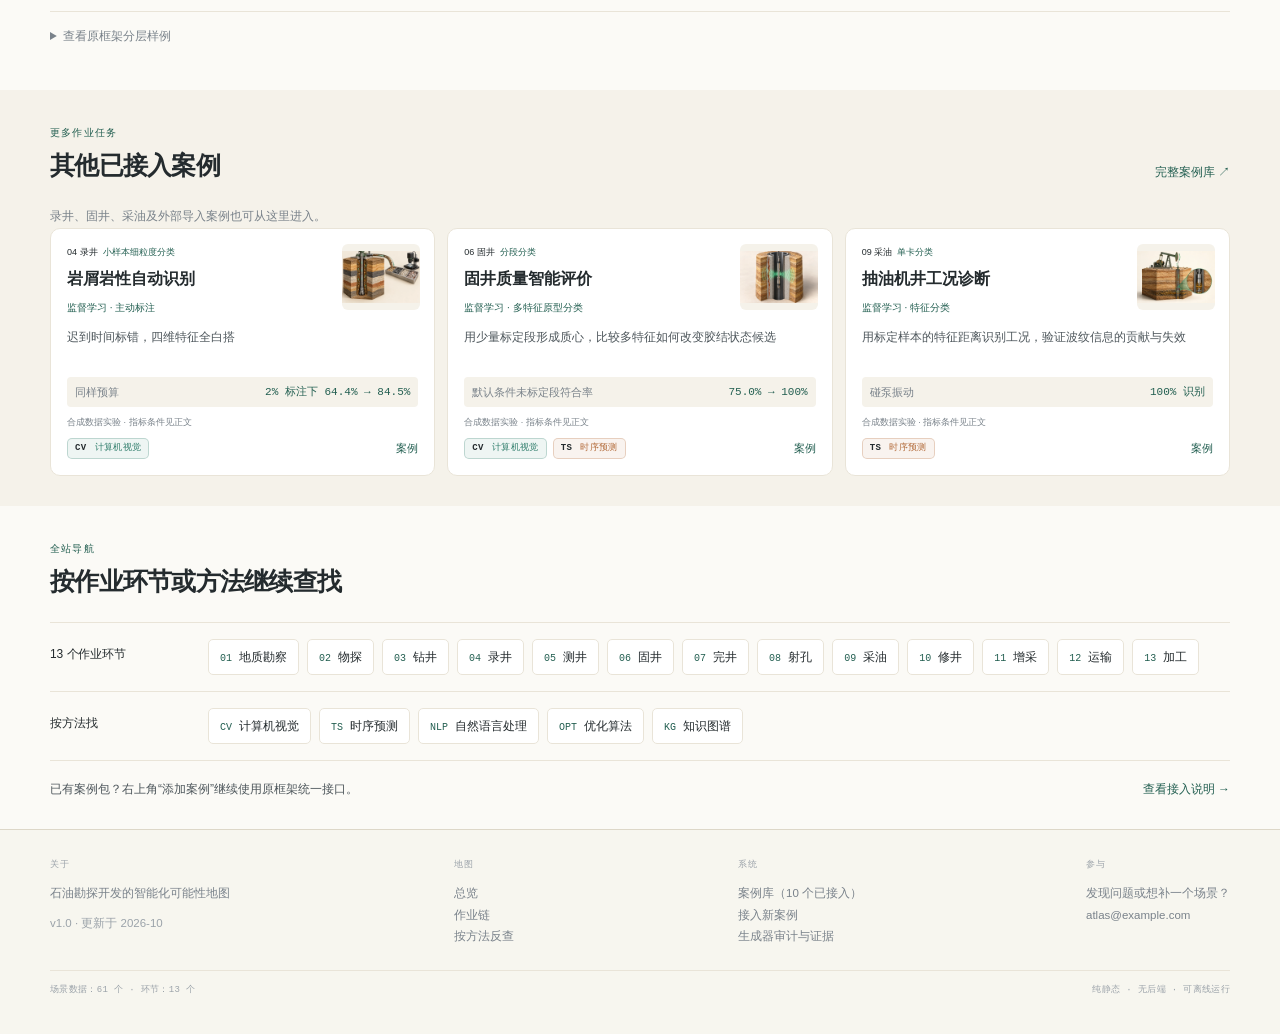
==== commit 137063bd: "Add traceable well-log evidence and generator sensitivity audits" ====
--- a/index.html
+++ b/index.html
@@ -6,10 +6,10 @@
 <title>石油勘探开发的智能化可能性地图</title>
 <meta name="description" content="按石油作业链条逐环节展示可被深度学习改造的候选场景，标注 AI 介入点、数据条件与难度等级；带可运行的案例示范。">
 
-<link rel="stylesheet" href="assets/core/tokens.css?v=20261102-release">
-<link rel="stylesheet" href="assets/core/layout.css?v=20261102-release">
-<link rel="stylesheet" href="assets/core/ui.css?v=20261102-release">
-<link rel="stylesheet" href="assets/core/home.css?v=20261101-motion1">
+<link rel="stylesheet" href="assets/core/tokens.css?v=20261103-evidence">
+<link rel="stylesheet" href="assets/core/layout.css?v=20261103-evidence">
+<link rel="stylesheet" href="assets/core/ui.css?v=20261103-evidence">
+<link rel="stylesheet" href="assets/core/home.css?v=20261103-evidence">
 </head>
 <body>
 
@@ -36,73 +36,31 @@
      6. case-upload     案例包导入（读 localStorage，必须在 shell 前）
      7. shell.js        外壳，必须最后
      ========================================================= -->
-<script src="assets/data.js?v=20261102-release"></script>
-<script src="assets/core/registry.js?v=20261102-release"></script>
-<script src="assets/core/kit.js?v=20261102-release"></script>
+<script src="assets/data.js?v=20261103-evidence"></script>
+<script src="assets/core/registry.js?v=20261103-evidence"></script>
+<script src="assets/core/kit.js?v=20261103-evidence"></script>
 
-<script src="assets/cases/welllog-layer.case.js?v=20261102-release"></script>
-<script src="assets/cases/welllog-layer.demo.js?v=20261102-release"></script>
-
-
-
-
-
-
-
-
-
-
-
-
-
-
-
-
-
-
-
-
-
-
-
-
-
-
-
+<script src="assets/cases/welllog-layer.case.js?v=20261103-evidence"></script>
+<script src="assets/cases/welllog-layer.demo.js?v=20261103-evidence"></script>
 
 <!-- CASE-AUTOGEN:BEGIN -->
-<script src="assets/cases/welllog-layer.visual.js?v=20261102-release"></script>
-<script src="assets/cases/c1-cement.case.js?v=20261102-release"></script>
-<script src="assets/cases/c1-cement.demo.js?v=20261102-release"></script>
-<script src="assets/cases/m1-cuttings.case.js?v=20261102-release"></script>
-<script src="assets/cases/m1-cuttings.demo.js?v=20261102-release"></script>
-<script src="assets/cases/pr1-dynamometer.case.js?v=20261102-release"></script>
-<script src="assets/cases/pr1-dynamometer.demo.js?v=20261102-release"></script>
-<script src="assets/cases/w1-boundary-learning.case.js?v=20261102-release"></script>
-<script src="assets/cases/w1-boundary-learning.demo.js?v=20261102-release"></script>
-<script src="assets/cases/w2-reservoir-param.case.js?v=20261102-release"></script>
-<script src="assets/cases/w2-reservoir-param.demo.js?v=20261102-release"></script>
-<script src="assets/cases/w3-imaging-fracture.case.js?v=20261102-release"></script>
-<script src="assets/cases/w3-imaging-fracture.demo.js?v=20261102-release"></script>
-<script src="assets/cases/w4-lithology.case.js?v=20261102-release"></script>
-<script src="assets/cases/w4-lithology.demo.js?v=20261102-release"></script>
-<script src="assets/cases/w5-completion.case.js?v=20261102-release"></script>
-<script src="assets/cases/w5-completion.demo.js?v=20261102-release"></script>
-<script src="assets/cases/w5-normalization.case.js?v=20261102-release"></script>
-<script src="assets/cases/w5-normalization.demo.js?v=20261102-release"></script>
+<script src="assets/cases/welllog-layer.visual.js?v=20261103-evidence"></script>
+<script src="assets/cases/catalog.js?v=20261103-evidence"></script>
+<script src="assets/cases/w4-lithology.demo.js?v=20261103-evidence"></script>
+<script src="assets/core/builtin-loader.js?v=20261103-evidence"></script>
 <!-- CASE-AUTOGEN:END -->
 
 <!-- ↑ 新案例加在这里：<script src="assets/cases/你的案例.case.js"></script> -->
 
 <!-- 上传的案例包（localStorage）在这里恢复注册，必须在 shell.js 之前 -->
-<script src="assets/core/case-demo-host.js?v=20261102-release"></script>
-<script src="assets/core/case-upload.js?v=20261102-release"></script>
-<script src="assets/core/case-zip.js?v=20261102d"></script>
+<script src="assets/core/case-demo-host.js?v=20261103-evidence"></script>
+<script src="assets/core/case-upload.js?v=20261103-evidence"></script>
+<script src="assets/core/case-zip.js?v=20261103-evidence"></script>
 
-<script src="assets/core/admin.js?v=20261102-release"></script>
+<script src="assets/core/admin.js?v=20261103-evidence"></script>
 
-<script src="assets/core/home-demo.js?v=20261101-motion1"></script>
-<script src="assets/core/shell.js?v=20261101-motion1"></script>
+<script src="assets/core/home-demo.js?v=20261103-evidence"></script>
+<script src="assets/core/shell.js?v=20261103-evidence"></script>
 
 </body>
 </html>
--- a/assets/core/home.css
+++ b/assets/core/home.css
@@ -3,7 +3,7 @@
 .home-case{width:100%;max-width:380px;min-width:0;border:1px solid var(--line-2);border-radius:12px;background:var(--card);box-shadow:var(--sh-1);padding:15px;justify-self:end}.home-case-head{display:flex;justify-content:space-between;align-items:center;gap:8px}.home-case-head span{font-size:9px;color:var(--jade-d)}.home-case-head h2{font-size:16px;line-height:1.6;margin:3px 0 10px;letter-spacing:-.02em}.home-case-head>a{font-size:20px;color:var(--jade-d);align-self:start}.home-case-choices{display:flex;gap:5px;flex-wrap:wrap}.home-case-choices button,.home-case-foot button{font-family:inherit;font-size:11px;line-height:1.7;border:1px solid var(--line);background:var(--card);border-radius:4px;padding:3px 7px;color:var(--ink-2);cursor:pointer}.home-case-choices button[aria-pressed=true]{color:var(--jade-d);background:var(--jade-l);border-color:var(--jade)}.home-case-viz{margin-top:10px}.home-case-viz svg{width:100%;height:auto;display:block;font-family:system-ui,sans-serif;font-size:8px;fill:var(--ink-2)}.home-case-result{font-size:10px;line-height:1.7;color:var(--jade-d);margin:9px 0 11px;min-height:34px}.home-case-foot{display:flex;align-items:center;gap:7px;border-top:1px solid var(--line);padding-top:10px;font-size:9px;flex-wrap:wrap}.home-case-foot>span{color:var(--ink-3)}.home-case-foot>a{margin-left:auto;color:var(--jade-d)}.home-case-foot button{font-size:9px;border:0;padding:0;color:var(--ink-3)}
 .home-case-playback{display:flex;align-items:center;gap:5px;font-size:9px;color:var(--jade-d);margin-top:9px;min-height:16px}.home-case-playback i{width:5px;height:5px;border-radius:50%;background:var(--jade)}.home-case-playback [data-home-mode]{margin-left:auto;color:var(--ink-3);font-size:8px}.home-case[data-phase=input] .hc-input>text:first-child,.home-case[data-phase=learn] .hc-learn>text:first-child,.home-case[data-phase=result] .hc-output>text:first-child{fill:var(--jade-d);font-weight:700}
 @keyframes hc-draw{from{stroke-dashoffset:1}to{stroke-dashoffset:0}}@keyframes hc-sample-in{from{opacity:0}to{opacity:1}}@keyframes hc-transfer{0%{opacity:0;transform:translateX(0)}20%,80%{opacity:1}100%{opacity:0;transform:translateX(14px)}}@keyframes hc-neighbor-in{from{opacity:.25;transform:translateX(-5px)}to{opacity:1;transform:translateX(0)}}@keyframes hc-vote-flight{0%{opacity:0;transform:translate(0,0)}15%,80%{opacity:1}100%{opacity:0;transform:translate(88px,var(--vote-y))}}@keyframes hc-output-in{0%,57%{opacity:.4}65%,100%{opacity:1}}@keyframes hc-current-in{0%,57%{opacity:.2}64%{opacity:1;stroke-width:2.4}76%,100%{opacity:1;stroke-width:1.4}}
-.home-case .hc-curve,.home-case .hc-timeline{stroke-dasharray:1;stroke-dashoffset:1;animation:hc-draw 1.65s ease-out both}.home-case .hc-timeline{animation-duration:8s;animation-timing-function:linear}.home-case .hc-sample{animation:hc-sample-in .35s 1.1s both}.home-case .hc-transfer{animation:hc-transfer .65s 1.45s both}.home-case .hc-neighbor{animation:hc-neighbor-in .45s ease-out both}.home-case .hc-vote{animation:hc-vote-flight .9s ease-in-out both}.home-case .hc-output{animation:hc-output-in 8s both}.home-case .hc-current{animation:hc-current-in 8s both}.home-case.paused *{animation-play-state:paused!important}
+.home-case .hc-curve,.home-case .hc-timeline{stroke-dasharray:1;stroke-dashoffset:1;animation:hc-draw 1.65s ease-out both}.home-case .hc-timeline{animation-duration:15s;animation-timing-function:linear}.home-case .hc-sample{animation:hc-sample-in .35s 1.1s both}.home-case .hc-transfer{animation:hc-transfer .65s 1.45s both}.home-case .hc-neighbor{animation:hc-neighbor-in .45s ease-out both}.home-case .hc-vote{animation:hc-vote-flight .9s ease-in-out both}.home-case .hc-output{animation:hc-output-in 15s both}.home-case .hc-current{animation:hc-current-in 15s both}.home-case.paused *{animation-play-state:paused!important}
 .home-case.static-frame .hc-curve,.home-case.static-frame .hc-timeline,.home-case.static-frame .hc-sample,.home-case.static-frame .hc-neighbor,.home-case.static-frame .hc-output,.home-case.static-frame .hc-current{animation:none;stroke-dashoffset:0;opacity:1;transform:none}.home-case.static-frame .hc-vote,.home-case.static-frame .hc-transfer{display:none}
 @media(max-width:1000px){.home-task{grid-template-columns:130px minmax(0,1fr);gap:18px}.home-extra-grid{grid-template-columns:repeat(2,minmax(0,1fr))}.home-page .hero-grid{gap:25px;grid-template-columns:minmax(0,1fr) 340px}}
 @media(max-width:760px){.home-page .hero-grid{grid-template-columns:minmax(0,1fr);gap:25px}.home-page .hero{padding-top:26px}.home-page .hero h1{font-size:36px}.home-case{justify-self:start;max-width:380px}.home-task{grid-template-columns:minmax(0,1fr);gap:14px}.home-task-head p{max-width:none}.home-task-head h3{display:inline;margin-left:8px}.hw,.home-extra-grid{grid-template-columns:minmax(0,1fr)}.home-directory-row{grid-template-columns:minmax(0,1fr);gap:4px}.home-section-head h2{font-size:22px}.home-section-head{align-items:start}.home-section-head>a{font-size:10px}.home-upload-note{align-items:start;flex-direction:column;gap:0}.hw-model{width:74px;height:62px}.hw-ti{font-size:16px}.home-page .section{padding:24px 0}}
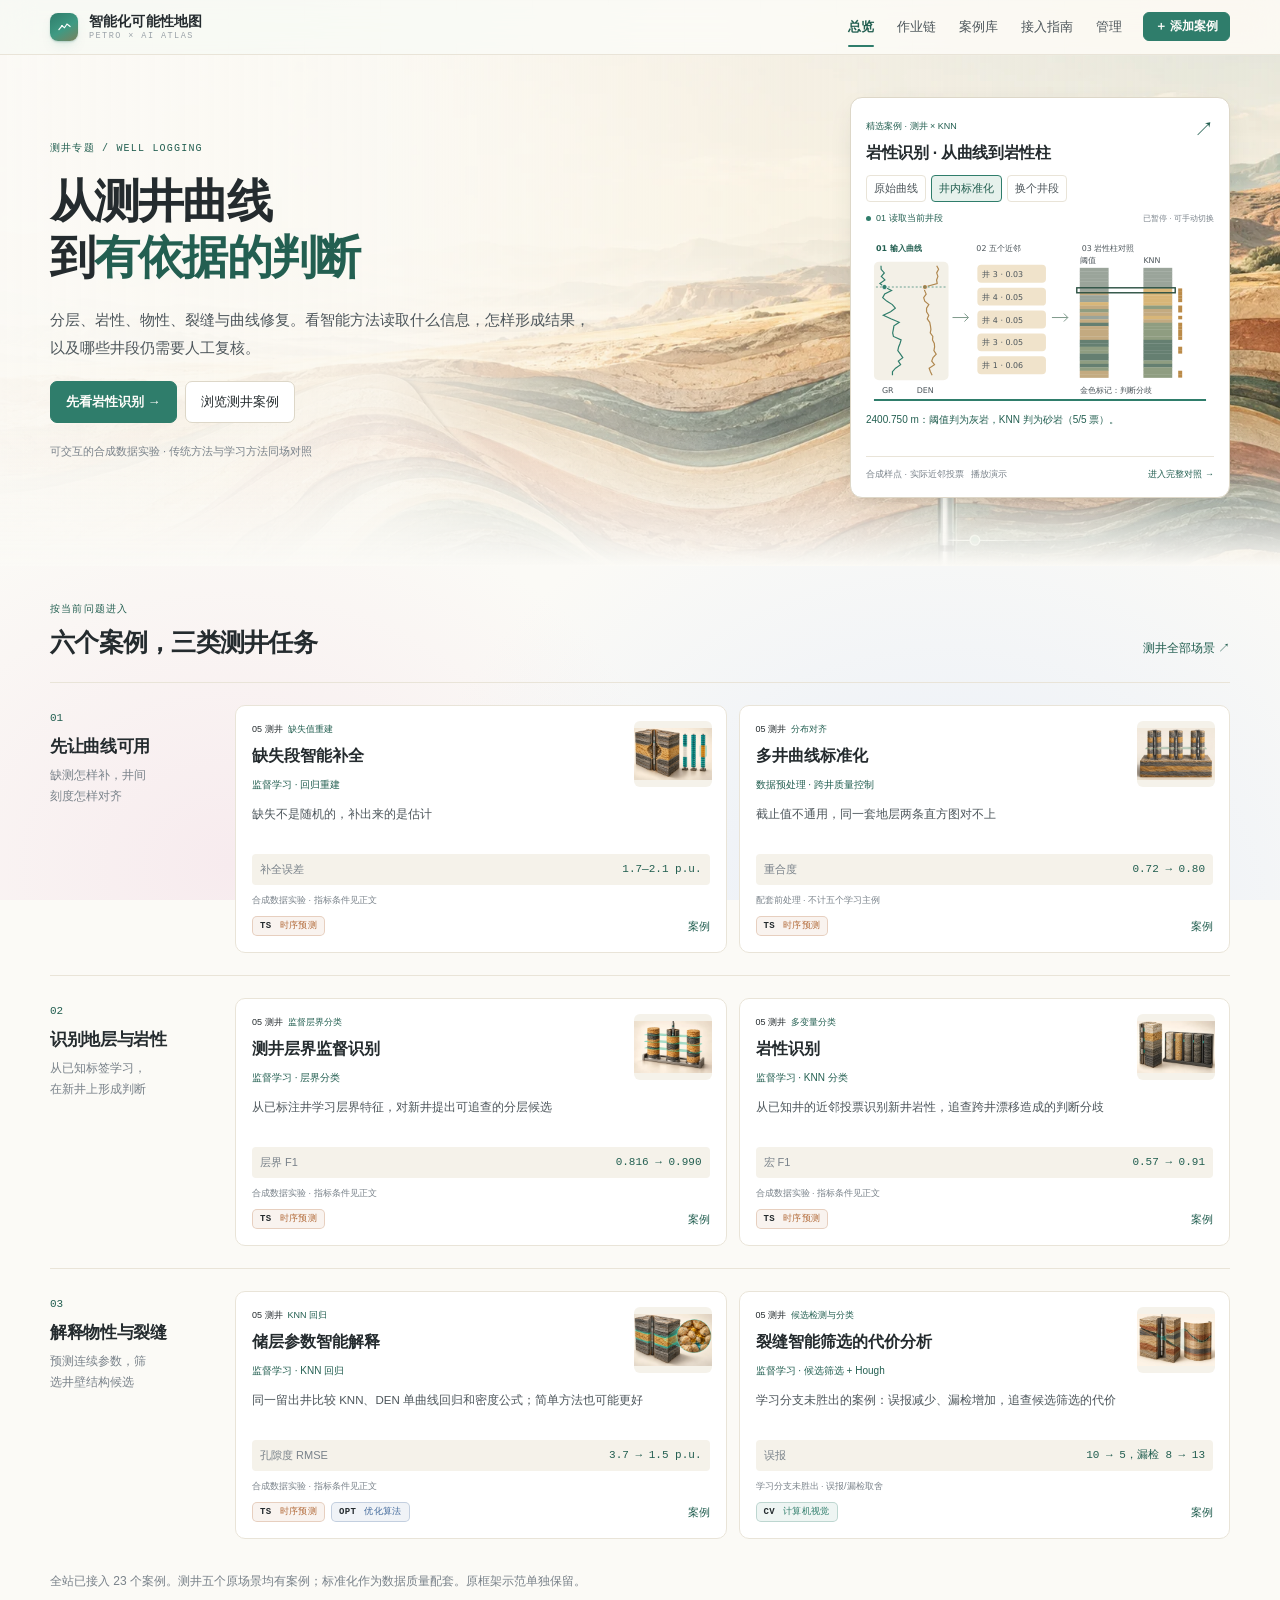
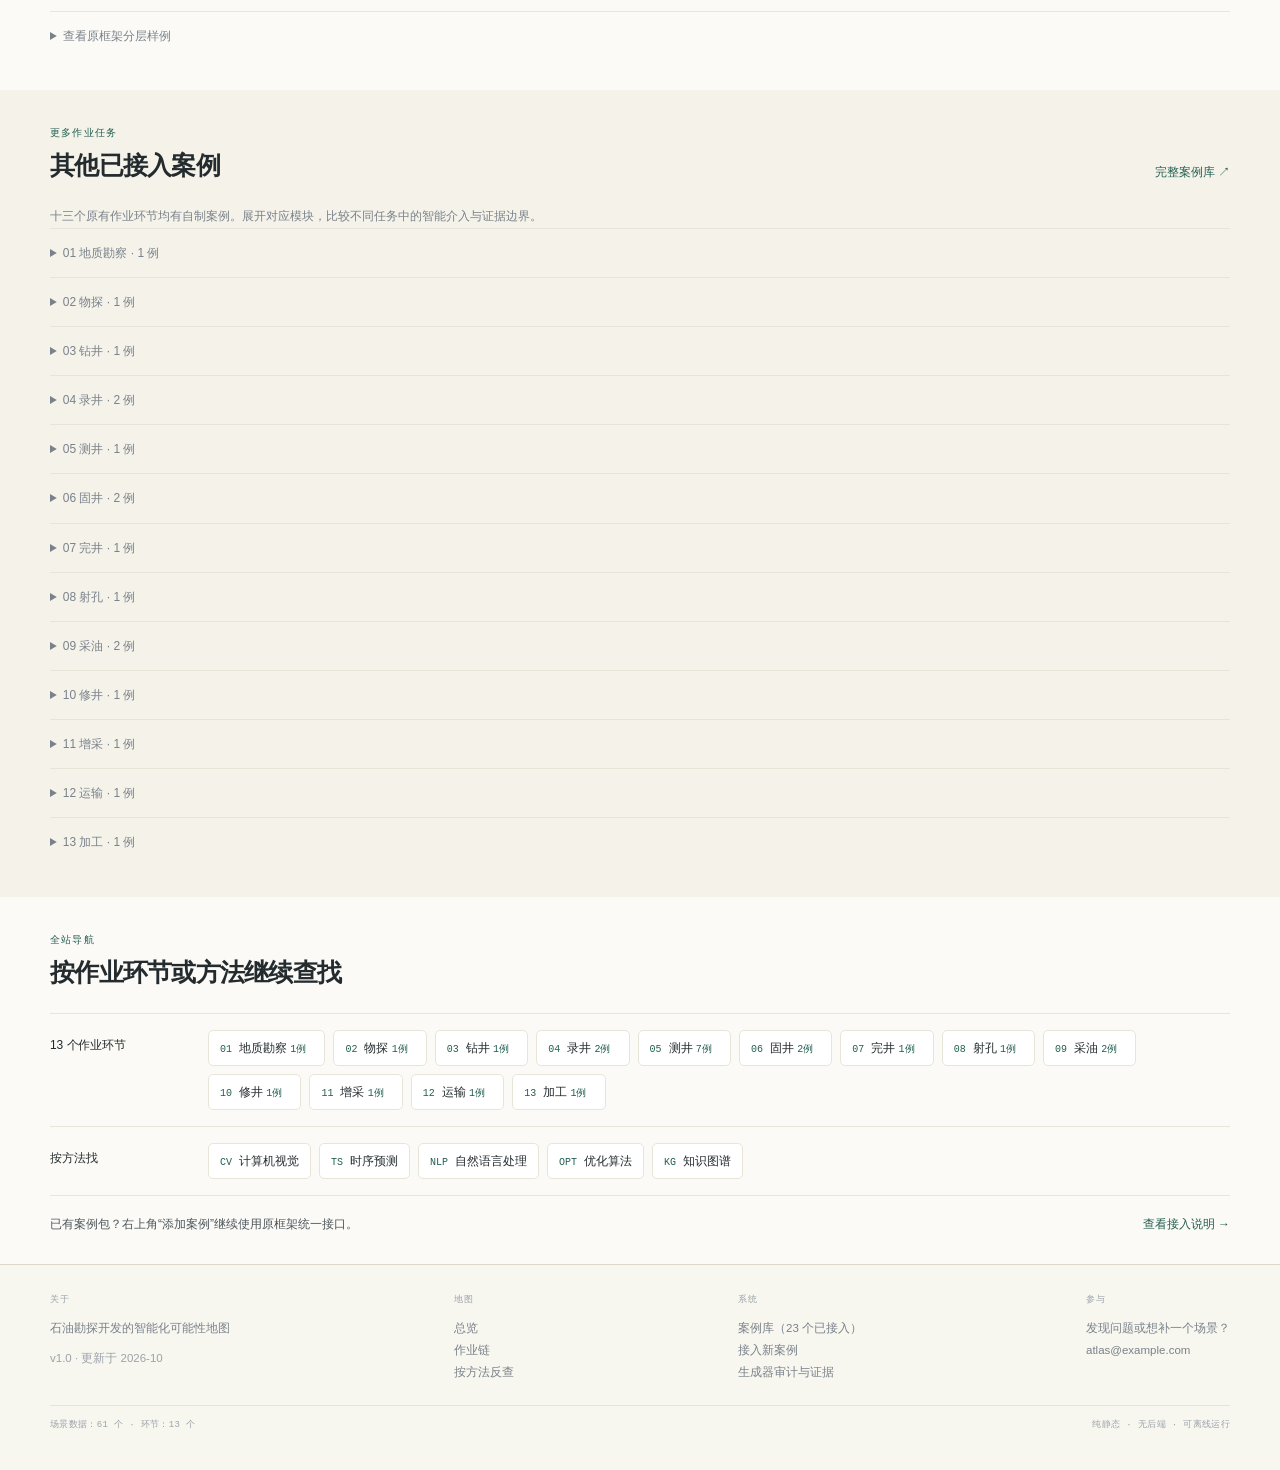
==== commit b18f5920: "Add thirteen portable AI cases across all original modules" ====
--- a/index.html
+++ b/index.html
@@ -6,10 +6,10 @@
 <title>石油勘探开发的智能化可能性地图</title>
 <meta name="description" content="按石油作业链条逐环节展示可被深度学习改造的候选场景，标注 AI 介入点、数据条件与难度等级；带可运行的案例示范。">
 
-<link rel="stylesheet" href="assets/core/tokens.css?v=20261103-evidence">
-<link rel="stylesheet" href="assets/core/layout.css?v=20261103-evidence">
-<link rel="stylesheet" href="assets/core/ui.css?v=20261103-evidence">
-<link rel="stylesheet" href="assets/core/home.css?v=20261103-evidence">
+<link rel="stylesheet" href="assets/core/tokens.css?v=20261103-expand1">
+<link rel="stylesheet" href="assets/core/layout.css?v=20261103-expand1">
+<link rel="stylesheet" href="assets/core/ui.css?v=20261103-expand1">
+<link rel="stylesheet" href="assets/core/home.css?v=20261103-expand1">
 </head>
 <body>
 
@@ -36,31 +36,40 @@
      6. case-upload     案例包导入（读 localStorage，必须在 shell 前）
      7. shell.js        外壳，必须最后
      ========================================================= -->
-<script src="assets/data.js?v=20261103-evidence"></script>
-<script src="assets/core/registry.js?v=20261103-evidence"></script>
-<script src="assets/core/kit.js?v=20261103-evidence"></script>
+<script src="assets/data.js?v=20261103-expand1"></script>
+<script src="assets/core/registry.js?v=20261103-expand1"></script>
+<script src="assets/core/kit.js?v=20261103-expand1"></script>
 
-<script src="assets/cases/welllog-layer.case.js?v=20261103-evidence"></script>
-<script src="assets/cases/welllog-layer.demo.js?v=20261103-evidence"></script>
+<script src="assets/cases/welllog-layer.case.js?v=20261103-expand1"></script>
+<script src="assets/cases/welllog-layer.demo.js?v=20261103-expand1"></script>
+
+
+
+
+
+
+
+
+
 
 <!-- CASE-AUTOGEN:BEGIN -->
-<script src="assets/cases/welllog-layer.visual.js?v=20261103-evidence"></script>
-<script src="assets/cases/catalog.js?v=20261103-evidence"></script>
-<script src="assets/cases/w4-lithology.demo.js?v=20261103-evidence"></script>
-<script src="assets/core/builtin-loader.js?v=20261103-evidence"></script>
+<script src="assets/cases/welllog-layer.visual.js?v=20261103-expand1"></script>
+<script src="assets/cases/catalog.js?v=20261103-expand1"></script>
+<script src="assets/cases/w4-lithology.demo.js?v=20261103-expand1"></script>
+<script src="assets/core/builtin-loader.js?v=20261103-expand1"></script>
 <!-- CASE-AUTOGEN:END -->
 
 <!-- ↑ 新案例加在这里：<script src="assets/cases/你的案例.case.js"></script> -->
 
 <!-- 上传的案例包（localStorage）在这里恢复注册，必须在 shell.js 之前 -->
-<script src="assets/core/case-demo-host.js?v=20261103-evidence"></script>
-<script src="assets/core/case-upload.js?v=20261103-evidence"></script>
-<script src="assets/core/case-zip.js?v=20261103-evidence"></script>
+<script src="assets/core/case-demo-host.js?v=20261103-expand1"></script>
+<script src="assets/core/case-upload.js?v=20261103-expand1"></script>
+<script src="assets/core/case-zip.js?v=20261103-expand1"></script>
 
-<script src="assets/core/admin.js?v=20261103-evidence"></script>
+<script src="assets/core/admin.js?v=20261103-expand1"></script>
 
-<script src="assets/core/home-demo.js?v=20261103-evidence"></script>
-<script src="assets/core/shell.js?v=20261103-evidence"></script>
+<script src="assets/core/home-demo.js?v=20261103-expand1"></script>
+<script src="assets/core/shell.js?v=20261103-expand1"></script>
 
 </body>
 </html>
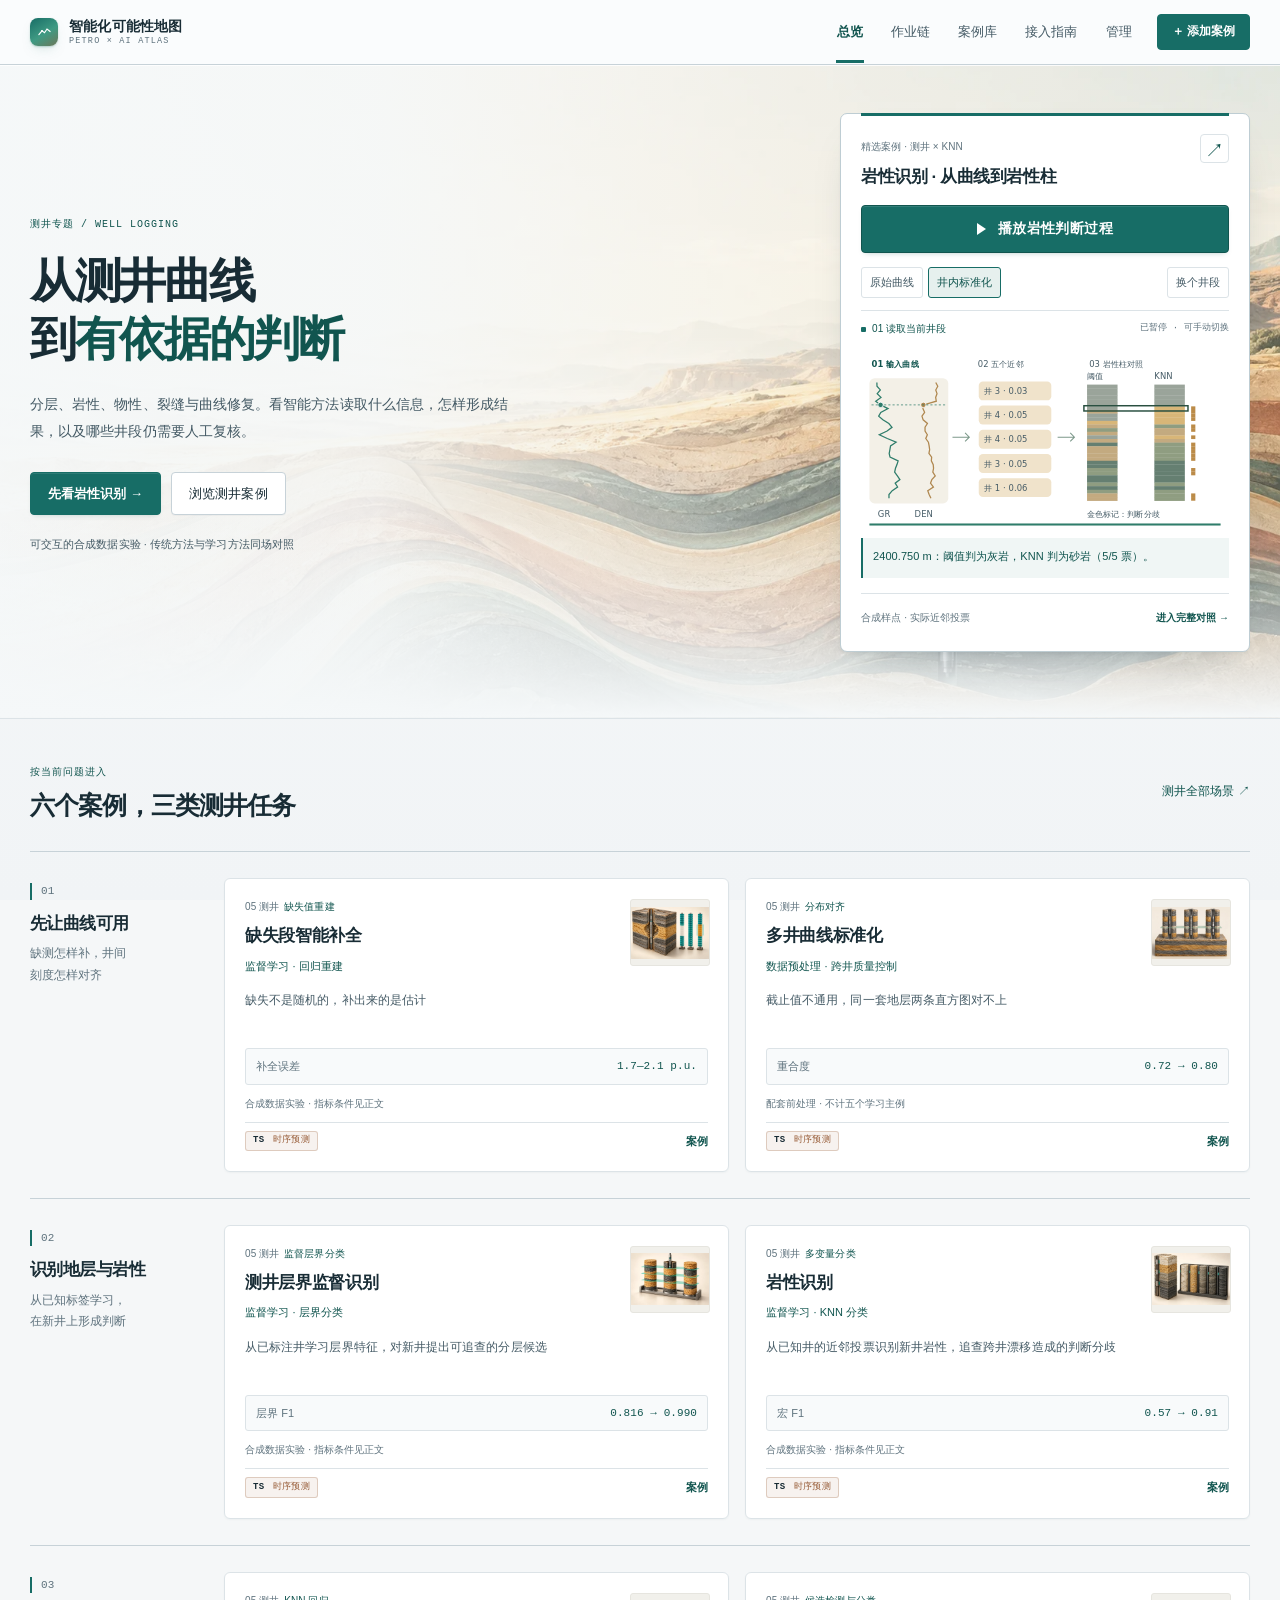
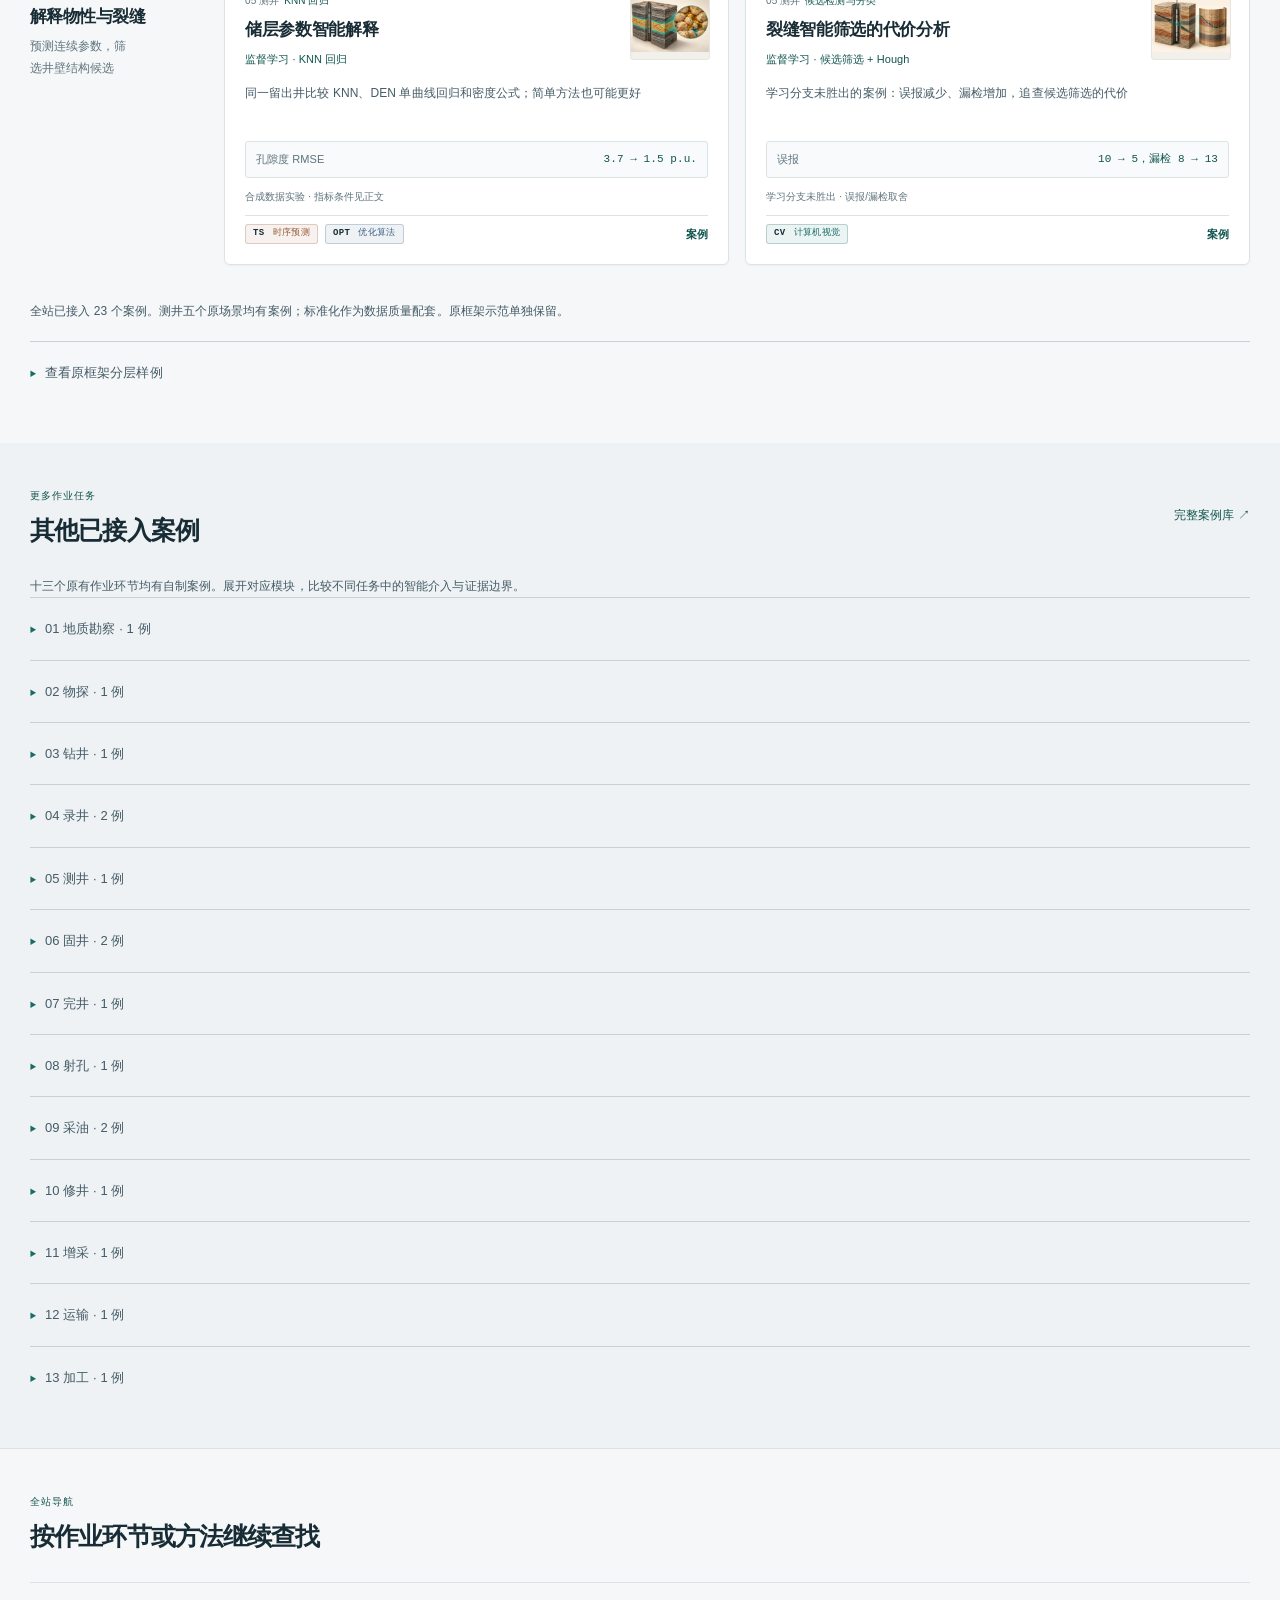
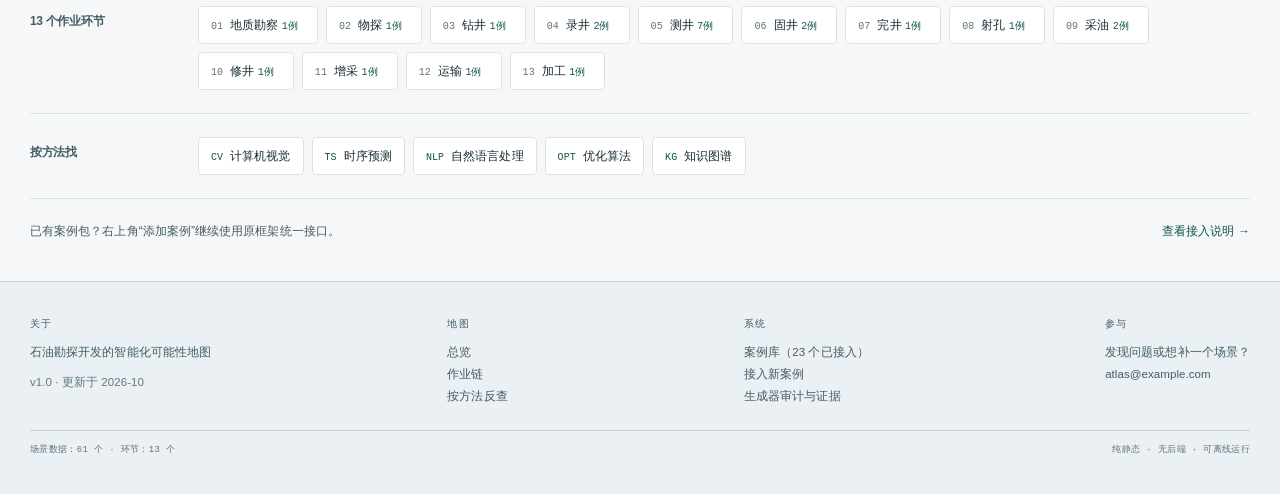
==== commit a0725ccd: "Refine industrial presentation and promote homepage playback" ====
--- a/index.html
+++ b/index.html
@@ -10,6 +10,7 @@
 <link rel="stylesheet" href="assets/core/layout.css?v=20261103-expand1">
 <link rel="stylesheet" href="assets/core/ui.css?v=20261103-expand1">
 <link rel="stylesheet" href="assets/core/home.css?v=20261103-expand1">
+<link rel="stylesheet" href="assets/core/industrial.css?v=20261103-industrial1">
 </head>
 <body>
 
@@ -68,7 +69,7 @@
 
 <script src="assets/core/admin.js?v=20261103-expand1"></script>
 
-<script src="assets/core/home-demo.js?v=20261103-expand1"></script>
+<script src="assets/core/home-demo.js?v=20261103-industrial1"></script>
 <script src="assets/core/shell.js?v=20261103-expand1"></script>
 
 </body>
--- a/assets/core/industrial.css
+++ b/assets/core/industrial.css
@@ -0,0 +1,242 @@
+/* Presentation only. Case data, algorithms, import contracts and route IDs are unchanged. */
+:root{
+  --paper:#f5f7f8;
+  --paper-2:#edf1f3;
+  --paper-3:#e5ebee;
+  --card:#fff;
+  --card-soft:#f8fafb;
+  --line:#dce3e7;
+  --line-2:#c7d2d8;
+  --line-3:#a2b2bc;
+  --ink:#182c35;
+  --ink-2:#455b66;
+  --ink-3:#5f737e;
+  --ink-4:#647884;
+  --ink-inv:#fff;
+  --jade:#176d66;
+  --jade-d:#11554f;
+  --jade-l:#e6f0ee;
+  --clay:#965a35;
+  --clay-d:#7c4729;
+  --c-cv:#176d66;
+  --c-ts:#965a35;
+  --c-nlp:#735b7b;
+  --c-opt:#3c6183;
+  --c-kg:#626e38;
+  --r-s:4px;
+  --r-m:6px;
+  --r-l:8px;
+  --r-xl:10px;
+  --sh-1:0 1px 2px rgb(20 44 55 / .04);
+  --sh-2:0 2px 3px rgb(20 44 55 / .03),0 12px 24px -18px rgb(20 44 55 / .2);
+  --sh-3:0 3px 6px rgb(20 44 55 / .04),0 22px 44px -24px rgb(20 44 55 / .25);
+  --sans:'Segoe UI Variable','Segoe UI','PingFang SC','Hiragino Sans GB','Microsoft YaHei UI','Microsoft YaHei',sans-serif;
+  --mono:'Cascadia Mono','SFMono-Regular',Consolas,'Liberation Mono',monospace;
+  --nav-h:64px;
+  --maxw:1220px;
+}
+body{background:var(--paper);letter-spacing:.005em}
+body::before{background:linear-gradient(180deg,#f8fafb 0%,#f5f7f8 40%,#f1f4f6 100%)}
+body::after{background-image:linear-gradient(90deg,rgb(45 73 88 / .035) 1px,transparent 1px),linear-gradient(rgb(45 73 88 / .035) 1px,transparent 1px);background-size:80px 80px}
+h1,h2,h3,h4,h5{letter-spacing:-.025em;font-weight:650}
+button,a,input,select,textarea{-webkit-tap-highlight-color:transparent}
+:focus-visible{outline:3px solid var(--jade);outline-offset:4px}
+.hdr{background:rgb(250 252 253 / .96);border-bottom-color:var(--line-2);box-shadow:0 1px 0 rgb(255 255 255 / .8);backdrop-filter:blur(14px)}
+.hdr-in{gap:28px}
+.brand-txt b{font-size:14px;letter-spacing:.015em}
+.brand-txt span{color:var(--ink-3);letter-spacing:.14em}
+.nav{gap:4px}
+.nav a{padding:10px 12px;border-radius:4px;font-size:13px}
+.nav a.on::after{bottom:-10px;border-radius:0;height:3px}
+.nav-add{min-height:36px;border-radius:4px;padding:7px 14px;font-weight:600}
+.btn{min-height:42px;padding:10px 17px;border-radius:4px;font-size:13px;box-shadow:0 1px 1px rgb(20 44 55 / .03)}
+.btn.primary{box-shadow:inset 0 1px 0 rgb(255 255 255 / .1),0 3px 6px -4px rgb(17 85 79 / .3)}
+.btn.ghost{box-shadow:none}
+.ftr{background:#eaf0f3;border-top-color:var(--line-2);padding-top:36px}
+.ftr-col h5{color:var(--ink-2);font-size:10px;letter-spacing:.13em}
+.ftr-col p,.ftr-col a{color:var(--ink-2)}
+.ftr-bot{border-top-color:var(--line-2);color:var(--ink-3)}
+
+/* Preserve the geological artwork, with a quieter technical surface around it. */
+.home-page .hero{padding:48px 0 60px;background:#f5f8f9;border-bottom:1px solid var(--line)}
+.home-page .hero::before{background-image:linear-gradient(0deg,#f5f8f9 0%,rgb(245 248 249 / 0) 32%),linear-gradient(90deg,rgb(245 248 249 / .98) 0%,rgb(245 248 249 / .9) 29%,rgb(245 248 249 / .42) 63%,rgb(245 248 249 / .2) 100%),url('../models/home-strata-background.webp');background-position:center 54%}
+.home-page .hero-grid{grid-template-columns:minmax(0,1fr) 410px;gap:76px}
+.home-page .hero h1{font-size:clamp(38px,3.7vw,52px);font-weight:700;letter-spacing:-.05em;line-height:1.21;margin:18px 0 24px}
+.home-page .hero h1 span{color:var(--jade-d)}
+.home-page .hero-lead{font-size:14px;line-height:1.95;max-width:35em;color:#435964}
+.hero-acts{gap:10px;margin-top:26px}
+.home-eyebrow{color:var(--jade-d);font-size:10px;letter-spacing:.1em}
+.home-intro-note{font-size:11px;margin-top:20px;color:var(--ink-2)}
+.home-page .section{padding:40px 0}
+.home-section-head{margin-bottom:28px;align-items:center}
+.home-section-head h2{font-size:25px;line-height:1.4;letter-spacing:-.035em}
+.home-section-head>a{padding:7px 0;font-weight:500}
+.home-task{grid-template-columns:164px minmax(0,1fr);gap:30px;padding:26px 0;border-top-color:var(--line-2)}
+.home-task-head>span{display:inline-block;font:11px/1.5 var(--mono);color:var(--ink-3);border-left:2px solid var(--jade);padding-left:9px}
+.home-task-head h3{margin:11px 0 8px;font-size:17px;letter-spacing:-.03em}
+.home-task-head p{color:var(--ink-3);font-size:12px}
+.hw{gap:16px}
+.hw-card{padding:20px;border-radius:6px;border-color:var(--line);background:var(--card);box-shadow:var(--sh-1);transition:border-color .18s,box-shadow .18s,transform .18s}
+.hw-card:hover{border-color:#799e9b;box-shadow:var(--sh-2);transform:translateY(-2px)}
+.hw-model{top:20px;right:18px;width:80px;height:67px;border-radius:3px;background:#f1f0eb;border:1px solid #e6e5df}
+.hw-top,.hw-ti{padding-right:90px}
+.hw-top{font-size:10px;line-height:1.6}
+.hw-st b{color:var(--ink-3)}
+.hw-ti{font-size:17px;line-height:1.6;margin-top:7px;letter-spacing:-.02em}
+.hw-algorithm{font-size:11px;margin-bottom:8px;padding-right:88px;line-height:1.6}
+.hw-sum{font-size:12px;line-height:1.85;min-height:44px;margin-bottom:15px}
+.hw-kpi{border-radius:3px;background:var(--card-soft);border:1px solid var(--line);padding:8px 10px;font-size:11px}
+.hw-kpi .v{font-variant-numeric:tabular-nums;color:var(--jade-d)}
+.hw-evidence{font-size:10px;line-height:1.7;margin:10px 0}
+.hw-foot{padding-top:8px;border-top:1px solid var(--line);gap:7px}
+.hw-go{font-weight:600}
+.home-count,.home-section-copy{color:var(--ink-2);font-size:12px}
+.home-sample{border-top-color:var(--line-2);padding:19px 0}
+.home-sample summary{font-size:13px;line-height:1.8;color:var(--ink-2);font-weight:500;list-style-position:outside;margin-left:15px}
+.home-sample summary::marker{font-size:10px;color:var(--jade)}
+.home-sample[open] summary{color:var(--jade-d)}
+.home-extensions{background:#eef2f4;border-top:1px solid var(--line);border-bottom:1px solid var(--line)}
+.home-directory-row{grid-template-columns:150px minmax(0,1fr);padding:23px 0;border-top-color:var(--line)}
+.home-directory-row h3{color:var(--ink-2);font-weight:600}
+.home-directory-row a{border-radius:4px;min-height:36px;padding:8px 12px;transition:border-color .18s,background .18s}
+.home-directory-row a:hover{border-color:var(--jade);background:var(--jade-l)}
+.home-directory-row small{color:var(--ink-3)}
+.home-upload-note{padding-top:22px;color:var(--ink-2)}
+
+/* The transport is the primary action inside the case window. No attention loop. */
+.home-page .home-case{max-width:410px;padding:20px;border:1px solid #becdd3;border-radius:7px;background:#fff;box-shadow:0 2px 3px rgb(26 49 60 / .04),0 20px 40px -24px rgb(26 49 60 / .34);position:relative}
+.home-case::before{content:'';position:absolute;left:20px;right:20px;top:-1px;height:3px;background:var(--jade)}
+.home-case-head span{color:var(--ink-3);font-size:10px}
+.home-case-head h2{font-size:17px;line-height:1.5;margin:6px 0 16px;letter-spacing:-.025em}
+.home-case-head>a{font-size:19px;border:1px solid var(--line);border-radius:4px;width:29px;height:29px;display:grid;place-items:center;flex-shrink:0}
+.home-case-transport{margin-bottom:14px}
+.home-case-transport [data-home-pause]{display:flex;align-items:center;justify-content:center;gap:12px;width:100%;min-height:48px;padding:12px 18px;background:var(--jade);color:#fff;border:1px solid var(--jade-d);border-radius:4px;font-size:14px;font-weight:600;letter-spacing:.025em;box-shadow:inset 0 1px 0 rgb(255 255 255 / .12),0 3px 6px -4px rgb(17 85 79 / .4);transition:background .18s,box-shadow .18s}
+.home-case-transport [data-home-pause]:hover{background:var(--jade-d);box-shadow:0 5px 10px -6px rgb(17 85 79 / .5)}
+.home-case-transport [data-home-pause]::before{content:'';display:block;width:0;height:0;border-top:6px solid transparent;border-bottom:6px solid transparent;border-left:9px solid currentColor}
+.home-case-transport [data-home-pause][aria-pressed=false]{background:var(--jade-d)}
+.home-case-transport [data-home-pause][aria-pressed=false]::before{width:9px;height:12px;border-top:0;border-bottom:0;border-left:3px solid currentColor;border-right:3px solid currentColor}
+.home-case-choices{gap:5px}
+.home-case-choices button{font-size:11px;min-height:30px;padding:5px 8px;border-radius:3px;border-color:var(--line);color:var(--ink-2)}
+.home-case-choices button[data-home-point]{margin-left:auto}
+.home-case-playback{margin-top:12px;padding-top:10px;border-top:1px solid var(--line);gap:6px;font-size:10px;min-height:26px}
+.home-case-playback i{border-radius:1px;width:5px;height:5px;flex-shrink:0}
+.home-case-playback [data-home-mode]{font:9px/1.5 var(--mono);color:var(--ink-3)}
+.home-case-viz{margin-top:14px}
+.home-case-result{font-size:11px;line-height:1.8;margin:12px 0 15px;min-height:40px;color:var(--jade-d);padding:9px 10px;border-left:2px solid var(--jade);background:#f0f6f5}
+.home-case-foot{font-size:10px;padding-top:12px;gap:7px;color:var(--ink-3)}
+.home-case-foot>a{font-size:10px;font-weight:600;padding:4px 0}
+
+/* Common product surfaces; model-specific chart palettes retain their meaning. */
+.crumb{padding-top:20px;color:var(--ink-3)}
+.detail-head{padding-top:16px}
+.dh-title{font-size:clamp(27px,2.8vw,36px);letter-spacing:-.035em;line-height:1.3}
+.dh-sub{font-size:13px;line-height:1.85;color:var(--ink-2);margin-top:12px}
+.dh-kicker{gap:8px;margin-bottom:13px}
+.tabs{margin-top:23px;background:rgb(245 248 249 / .97);border-bottom-color:var(--line-2);backdrop-filter:blur(12px)}
+.tab{min-height:48px;padding:12px 20px;color:var(--ink-2)}
+.tab.on{background:#eaf1f1;border-bottom-width:3px}
+.tab .num{color:var(--ink-3)}
+.panel{padding-top:12px}
+.judge{margin-top:18px;border-color:var(--line);border-radius:5px;box-shadow:none}
+.judge .jc{padding:16px 18px;background:#fff}
+.judge .jl{font-size:9px;color:var(--ink-3)}
+.judge .jd{font-size:11px;line-height:1.7}
+.lede-block{padding-top:23px}
+.lede-block p{font-size:13px;line-height:1.9}
+.sec4{padding:26px 0;grid-template-columns:58px minmax(0,1fr)}
+.sec4 h3{font-size:17px;letter-spacing:-.02em}
+.sec4 p{line-height:1.9}
+.figure,.checklist,.demo,.pstep .pc,.fail,.fields{border-radius:5px;box-shadow:var(--sh-1)}
+.pstep .pn{border-radius:5px;background:var(--card-soft)}
+.filters{background:rgb(245 248 249 / .97);border-bottom-color:var(--line-2);padding:12px 0}
+.chip{border-radius:4px;padding:6px 12px}
+.scene-row{padding-top:18px;padding-bottom:18px}
+.sr-name{font-size:15px}
+.sr-point{font-size:12px;line-height:1.8}
+.mtag,.badge,.ref{border-radius:3px}
+.panel .oil-plate{border-radius:6px;border-color:var(--line-2);background:#f0f4f5}
+.panel .oil-plate-head{padding:20px 22px 15px}
+.panel .oil-plate-head small{color:var(--jade-d)}
+.panel .oil-plate-head strong{font-size:19px;color:var(--ink);letter-spacing:-.025em}
+.panel .oil-brief{padding:18px 22px}
+.panel .oil-task-step>i{border-radius:3px;background:var(--jade-l);color:var(--jade-d)}
+.panel .oil-path{border-radius:5px;border-color:var(--line-2)}
+.panel .oil-path details{border-radius:4px;background:var(--card-soft);border-color:var(--line)}
+.panel .oil-demo-method,.panel .oil-trace{border-radius:5px;border-color:var(--line-2);background:#fff;color:var(--ink-2)}
+.panel .oil-demo-method h3,.panel .oil-trace h3{color:var(--ink);letter-spacing:-.02em}
+.panel .oil-demo-method small,.panel .oil-trace small{color:var(--ink-3)}
+.panel .oil-demo-chain{border-radius:3px;border-left:2px solid var(--jade);background:#edf3f4;color:var(--ink-2)}
+.panel .oil-demo-chain b{color:var(--jade)}
+.panel .oil-demo-live{border-top-color:var(--line)}
+.panel .oil-demo-live p{color:var(--jade-d)}
+.panel .oil-guide{border-radius:4px;border-color:#cbdcdd;background:#ebf2f3;color:var(--ink-2)}
+.panel .oil-guide button,.panel .oil-trace button{border-color:var(--line-2);border-radius:3px;min-height:32px;color:var(--jade-d)}
+.panel .oil-trace-summary{border-radius:3px;background:#edf3f4}
+.panel .oil-trace dl>div{border-bottom-color:var(--line)}
+.panel .ex-controls{border-radius:4px;border-color:var(--line);background:#edf2f4}
+.panel .ex button{border-radius:3px;border-color:var(--line-2);color:var(--jade-d)}
+.panel .ex-scene{border-radius:5px;border-color:var(--line-2);background:#fff}
+.panel .ex-metrics div{background:#f7f9fa;border-left-color:#a5bfbe}
+.panel .ex-point{border-radius:3px;border-left:2px solid var(--jade);background:#edf3f4}
+.panel .ex-caption,.panel .ex-foot{color:var(--ink-3)}
+.gstep{grid-template-columns:44px minmax(0,1fr)}
+.gstep>div:last-child{min-width:0}
+.code{min-width:0;max-width:100%}
+.code pre{max-width:100%;overflow-x:auto}
+
+@media(max-width:1100px){
+  .home-page .hero-grid{grid-template-columns:minmax(0,1fr) 375px;gap:36px}
+  .home-page .hero h1{font-size:42px}
+  .home-task{grid-template-columns:140px minmax(0,1fr);gap:22px}
+}
+@media(max-width:850px){
+  .home-page .hero-grid{grid-template-columns:minmax(0,1fr) 340px;gap:26px}
+  .home-page .hero h1{font-size:36px}
+  .home-page .home-case{padding:17px}
+  .home-case-head h2{font-size:15px}
+  .home-task{grid-template-columns:minmax(0,1fr);gap:18px}
+  .home-task-head p{max-width:none}
+  .home-task-head h3{display:inline-block;margin:0 0 0 10px}
+  .home-task-head p{margin-top:8px}
+}
+@media(max-width:760px){
+  :root{--nav-h:110px}
+  .hdr-in{gap:8px;padding:12px 0 9px}
+  .nav{gap:2px}
+  .nav a{padding:8px 7px;font-size:12px}
+  .nav a.on::after{bottom:0;height:2px}
+  .nav-add{padding:7px 10px;font-size:11px;min-height:34px}
+  .home-page .hero{padding:32px 0 38px}
+  .home-page .hero-grid{grid-template-columns:minmax(0,1fr);gap:30px}
+  .home-page .hero::before{background-image:linear-gradient(180deg,rgb(245 248 249 / .96) 0%,rgb(245 248 249 / .86) 40%,rgb(245 248 249 / .32) 72%,#f5f8f9 100%),url('../models/home-strata-background.webp');background-size:cover,auto 100%;background-position:center,62% center}
+  .home-page .hero h1{font-size:36px;line-height:1.25;margin-top:16px;margin-bottom:20px}
+  .home-page .hero-lead{font-size:13px;line-height:1.9}
+  .hero-acts{margin-top:21px}
+  .home-intro-note{font-size:10px;margin-top:16px}
+  .home-page .home-case{max-width:440px;padding:18px;justify-self:start}
+  .home-case-head h2{font-size:16px}
+  .home-case-transport [data-home-pause]{min-height:48px;font-size:14px}
+  .home-page .section{padding:30px 0}
+  .home-section-head{gap:12px;margin-bottom:23px}
+  .home-section-head h2{font-size:21px}
+  .home-section-head>a{font-size:10px}
+  .home-task{padding:23px 0}
+  .hw-card{padding:18px}
+  .hw-model{top:18px;right:16px;width:74px;height:62px}
+  .hw-ti{font-size:16px}
+  .home-directory-row{grid-template-columns:minmax(0,1fr);padding:20px 0}
+  .home-directory-row nav{gap:7px}
+  .home-directory-row a{padding:8px 10px;font-size:11px}
+  .tab{padding:12px 13px;font-size:12px;gap:6px}
+  .dh-title{font-size:28px}
+  .judge .jc{padding:13px}
+  .sec4{grid-template-columns:minmax(0,1fr);gap:10px;padding:22px 0}
+  .sec4 .sn{display:flex;align-items:center;gap:8px}
+  .sec4 .sn span{display:inline;margin:0}
+  .panel .oil-plate-head,.panel .oil-brief{padding:15px}
+  .panel .oil-plate-head strong{font-size:16px}
+}
+@media(prefers-reduced-motion:reduce){
+  .hw-card,.home-case-transport [data-home-pause]{transition:none}
+  .hw-card:hover{transform:none}
+}
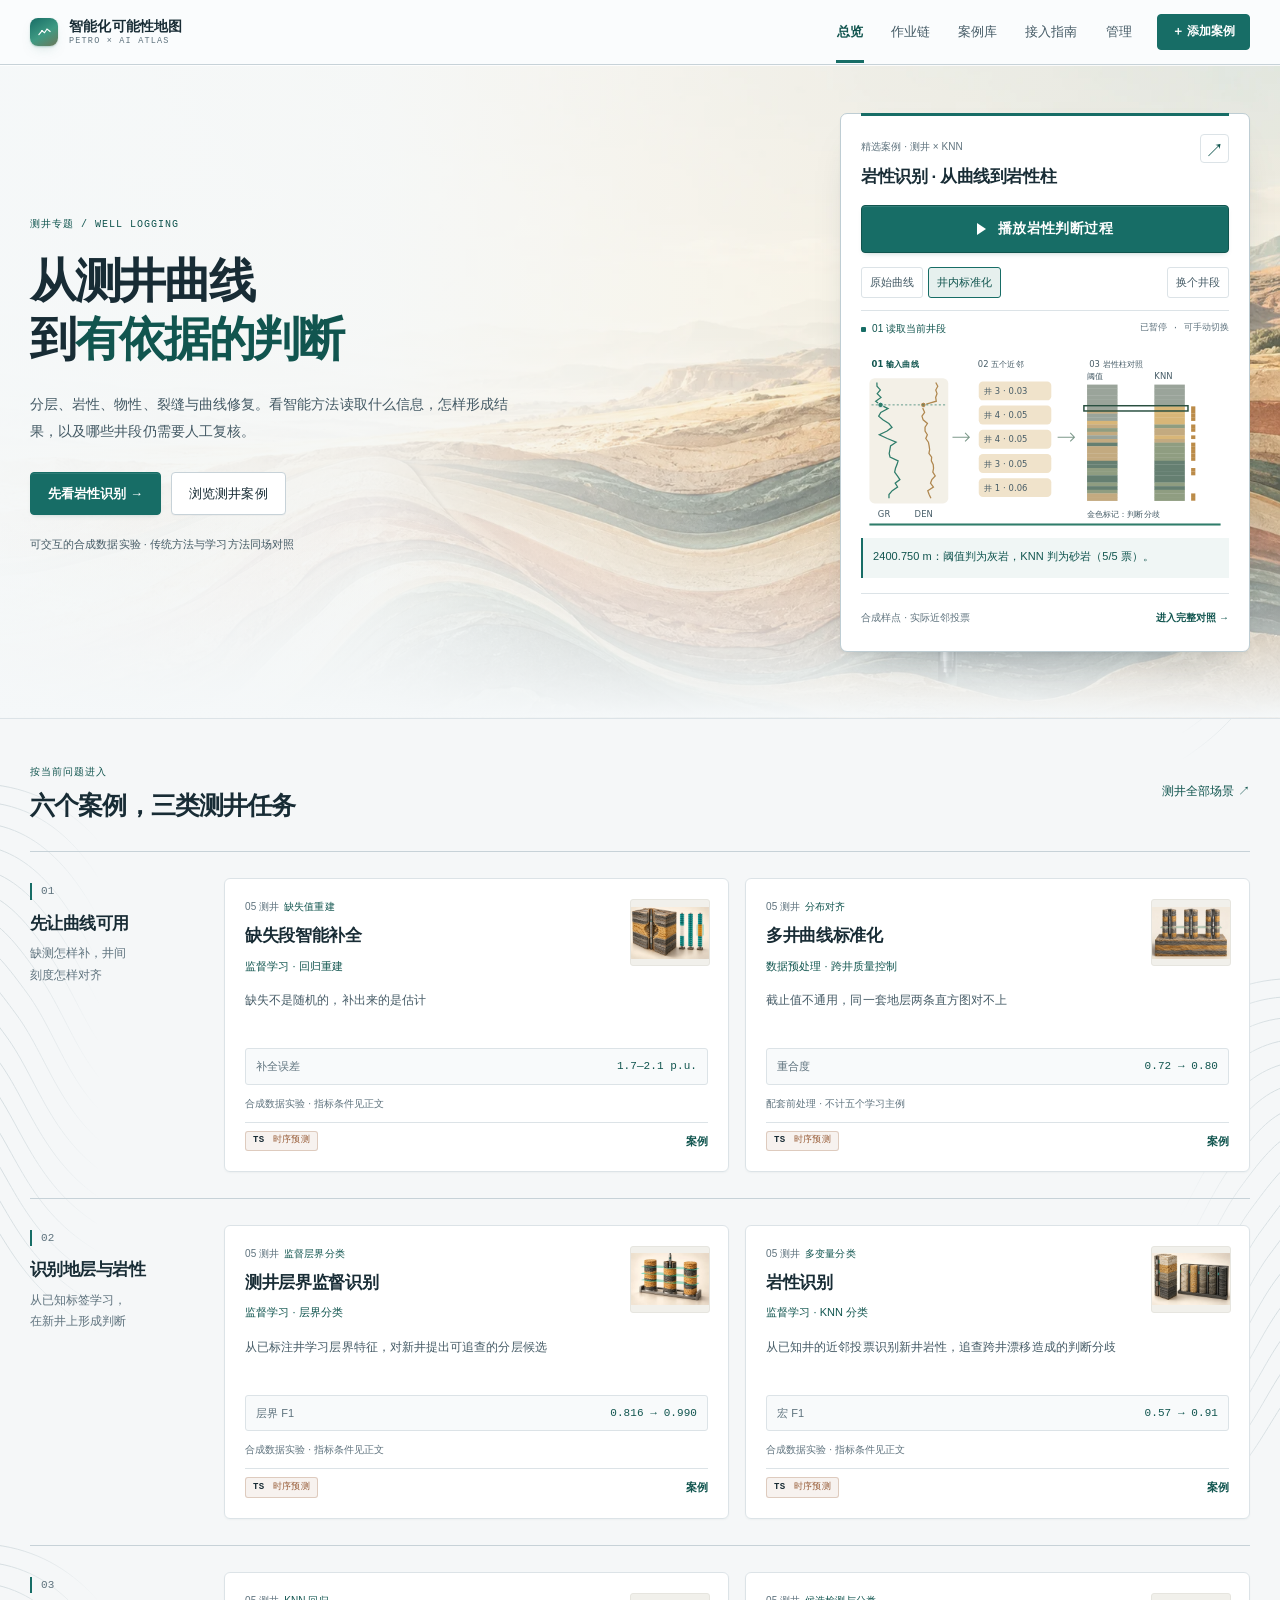
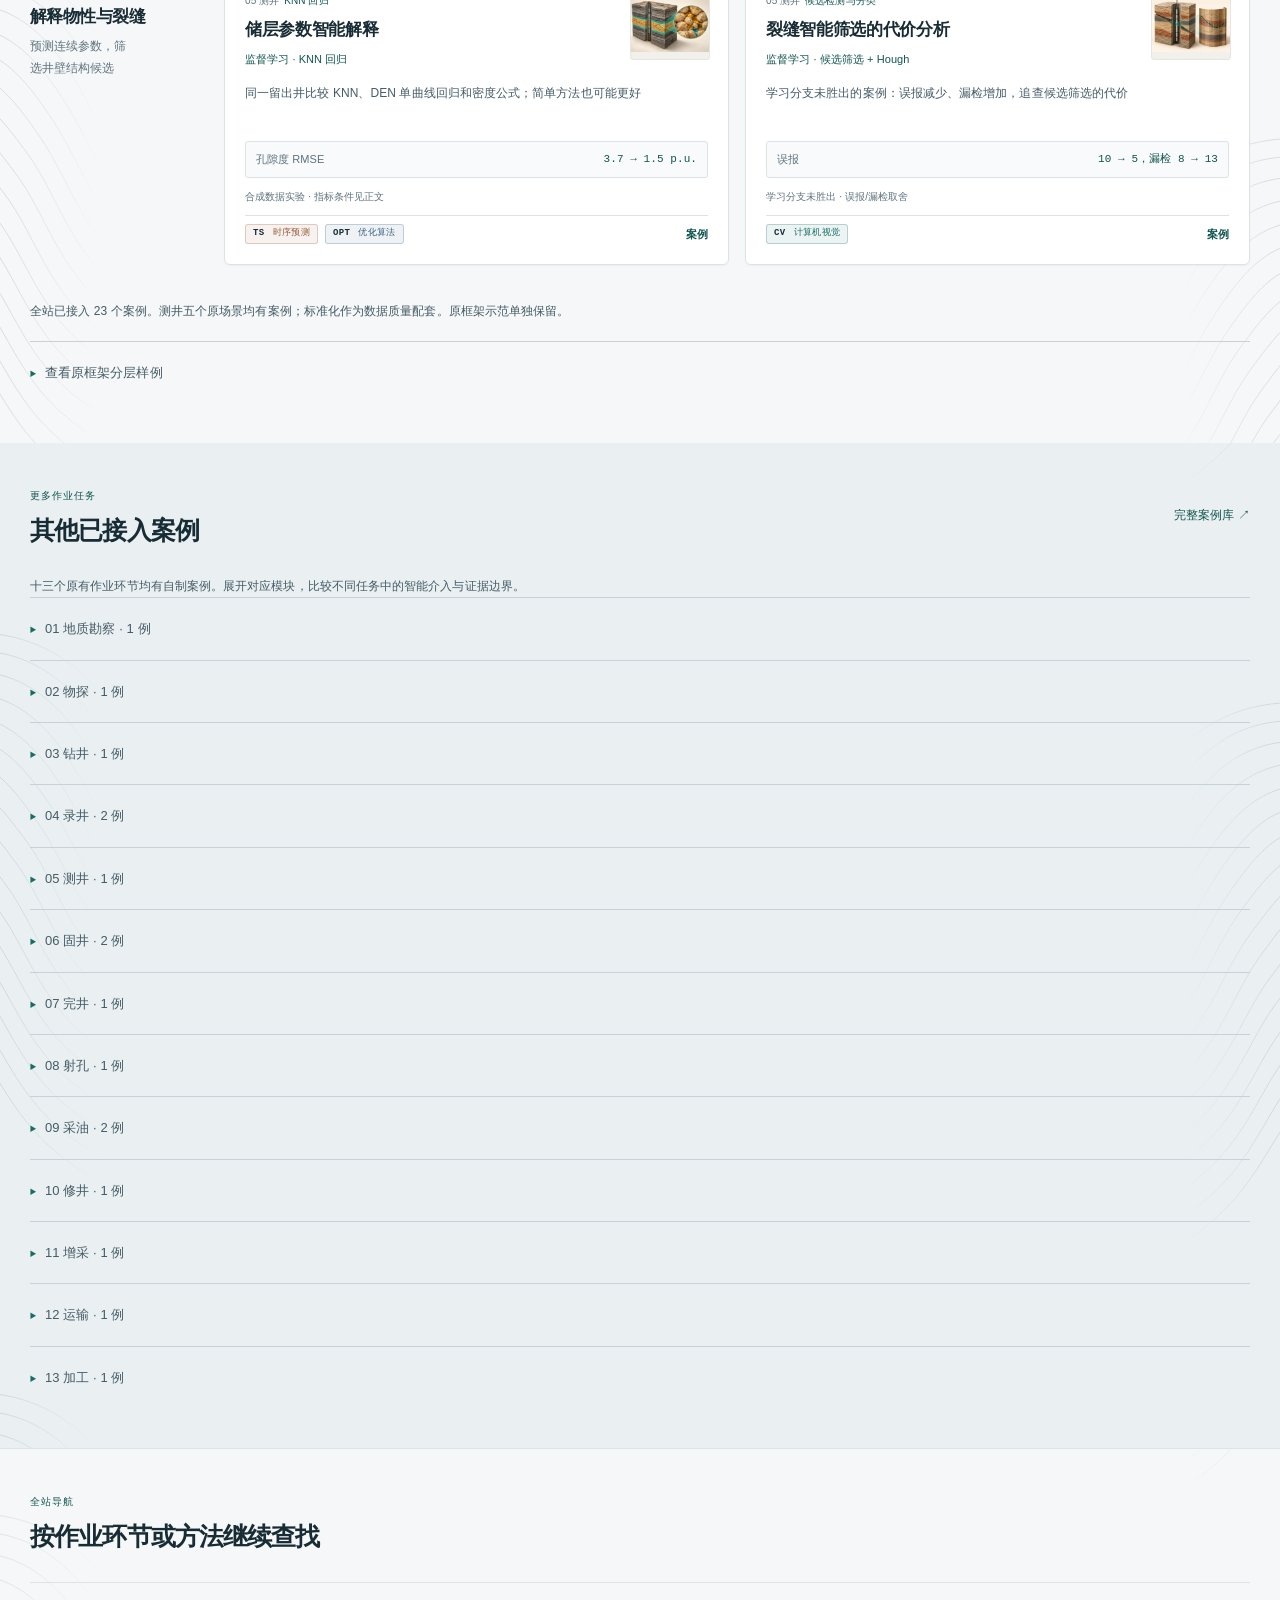
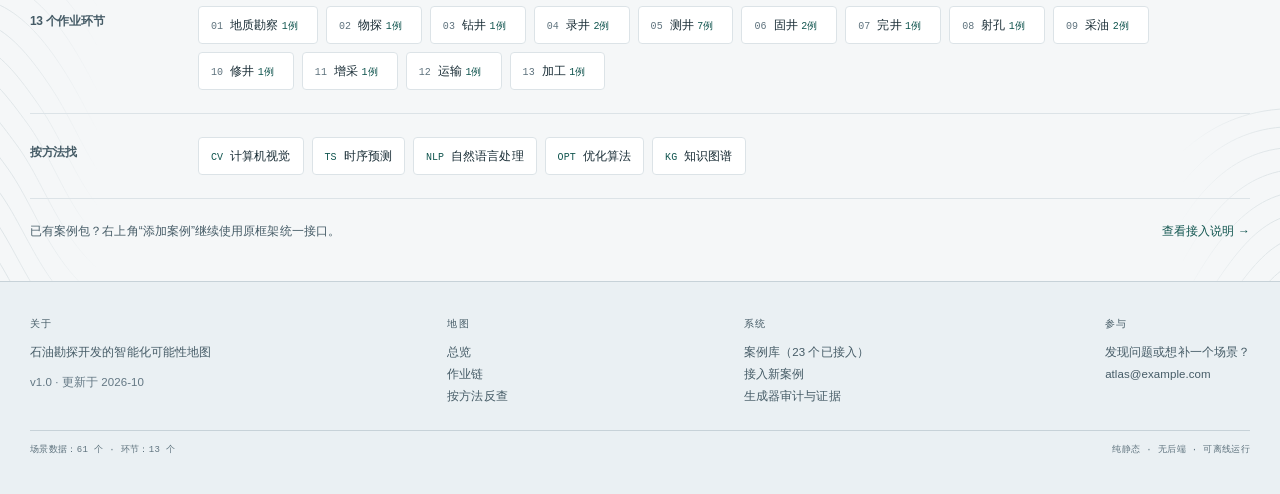
==== commit f3330e04: "Add restrained geological texture below the homepage hero" ====
--- a/index.html
+++ b/index.html
@@ -10,7 +10,7 @@
 <link rel="stylesheet" href="assets/core/layout.css?v=20261103-expand1">
 <link rel="stylesheet" href="assets/core/ui.css?v=20261103-expand1">
 <link rel="stylesheet" href="assets/core/home.css?v=20261103-expand1">
-<link rel="stylesheet" href="assets/core/industrial.css?v=20261103-industrial1">
+<link rel="stylesheet" href="assets/core/industrial.css?v=20261103-contours1">
 </head>
 <body>
 
--- a/assets/core/industrial.css
+++ b/assets/core/industrial.css
@@ -96,6 +96,27 @@
 .home-sample summary::marker{font-size:10px;color:var(--jade)}
 .home-sample[open] summary{color:var(--jade-d)}
 .home-extensions{background:#eef2f4;border-top:1px solid var(--line);border-bottom:1px solid var(--line)}
+/* Quiet geological context below the hero. One static asset, confined to the margins. */
+.home-page :is(.home-main,.home-extensions,.home-directory){
+  --contour-edge:clamp(48px,calc((100vw - var(--maxw))/2 + 70px),360px);
+  position:relative;isolation:isolate;background-color:var(--paper);
+}
+.home-page .home-extensions{background-color:#eaf0f2}
+.home-page :is(.home-main,.home-extensions,.home-directory)::before,
+.home-page :is(.home-main,.home-extensions,.home-directory)::after{
+  content:'';position:absolute;top:0;bottom:0;left:0;width:var(--contour-edge);
+  z-index:-1;pointer-events:none;
+  background-image:url('../models/geological-contours.svg');
+  background-repeat:repeat-y;background-size:640px 760px;background-position:-28px 35px;
+  opacity:.25;
+  mask-image:linear-gradient(90deg,#000,transparent);
+  -webkit-mask-image:linear-gradient(90deg,#000,transparent);
+}
+.home-page :is(.home-main,.home-extensions,.home-directory)::after{
+  left:auto;right:0;transform:scaleX(-1);background-position:-15px 230px;
+}
+.home-page .home-extensions::before{background-position:-28px 160px}
+.home-page .home-directory::before,.home-page .home-directory::after{opacity:.18}
 .home-directory-row{grid-template-columns:150px minmax(0,1fr);padding:23px 0;border-top-color:var(--line)}
 .home-directory-row h3{color:var(--ink-2);font-weight:600}
 .home-directory-row a{border-radius:4px;min-height:36px;padding:8px 12px;transition:border-color .18s,background .18s}
@@ -207,6 +228,9 @@
   .nav a.on::after{bottom:0;height:2px}
   .nav-add{padding:7px 10px;font-size:11px;min-height:34px}
   .home-page .hero{padding:32px 0 38px}
+  .home-page :is(.home-main,.home-extensions,.home-directory){--contour-edge:56px}
+  .home-page :is(.home-main,.home-extensions,.home-directory)::before,
+  .home-page :is(.home-main,.home-extensions,.home-directory)::after{opacity:.18}
   .home-page .hero-grid{grid-template-columns:minmax(0,1fr);gap:30px}
   .home-page .hero::before{background-image:linear-gradient(180deg,rgb(245 248 249 / .96) 0%,rgb(245 248 249 / .86) 40%,rgb(245 248 249 / .32) 72%,#f5f8f9 100%),url('../models/home-strata-background.webp');background-size:cover,auto 100%;background-position:center,62% center}
   .home-page .hero h1{font-size:36px;line-height:1.25;margin-top:16px;margin-bottom:20px}
